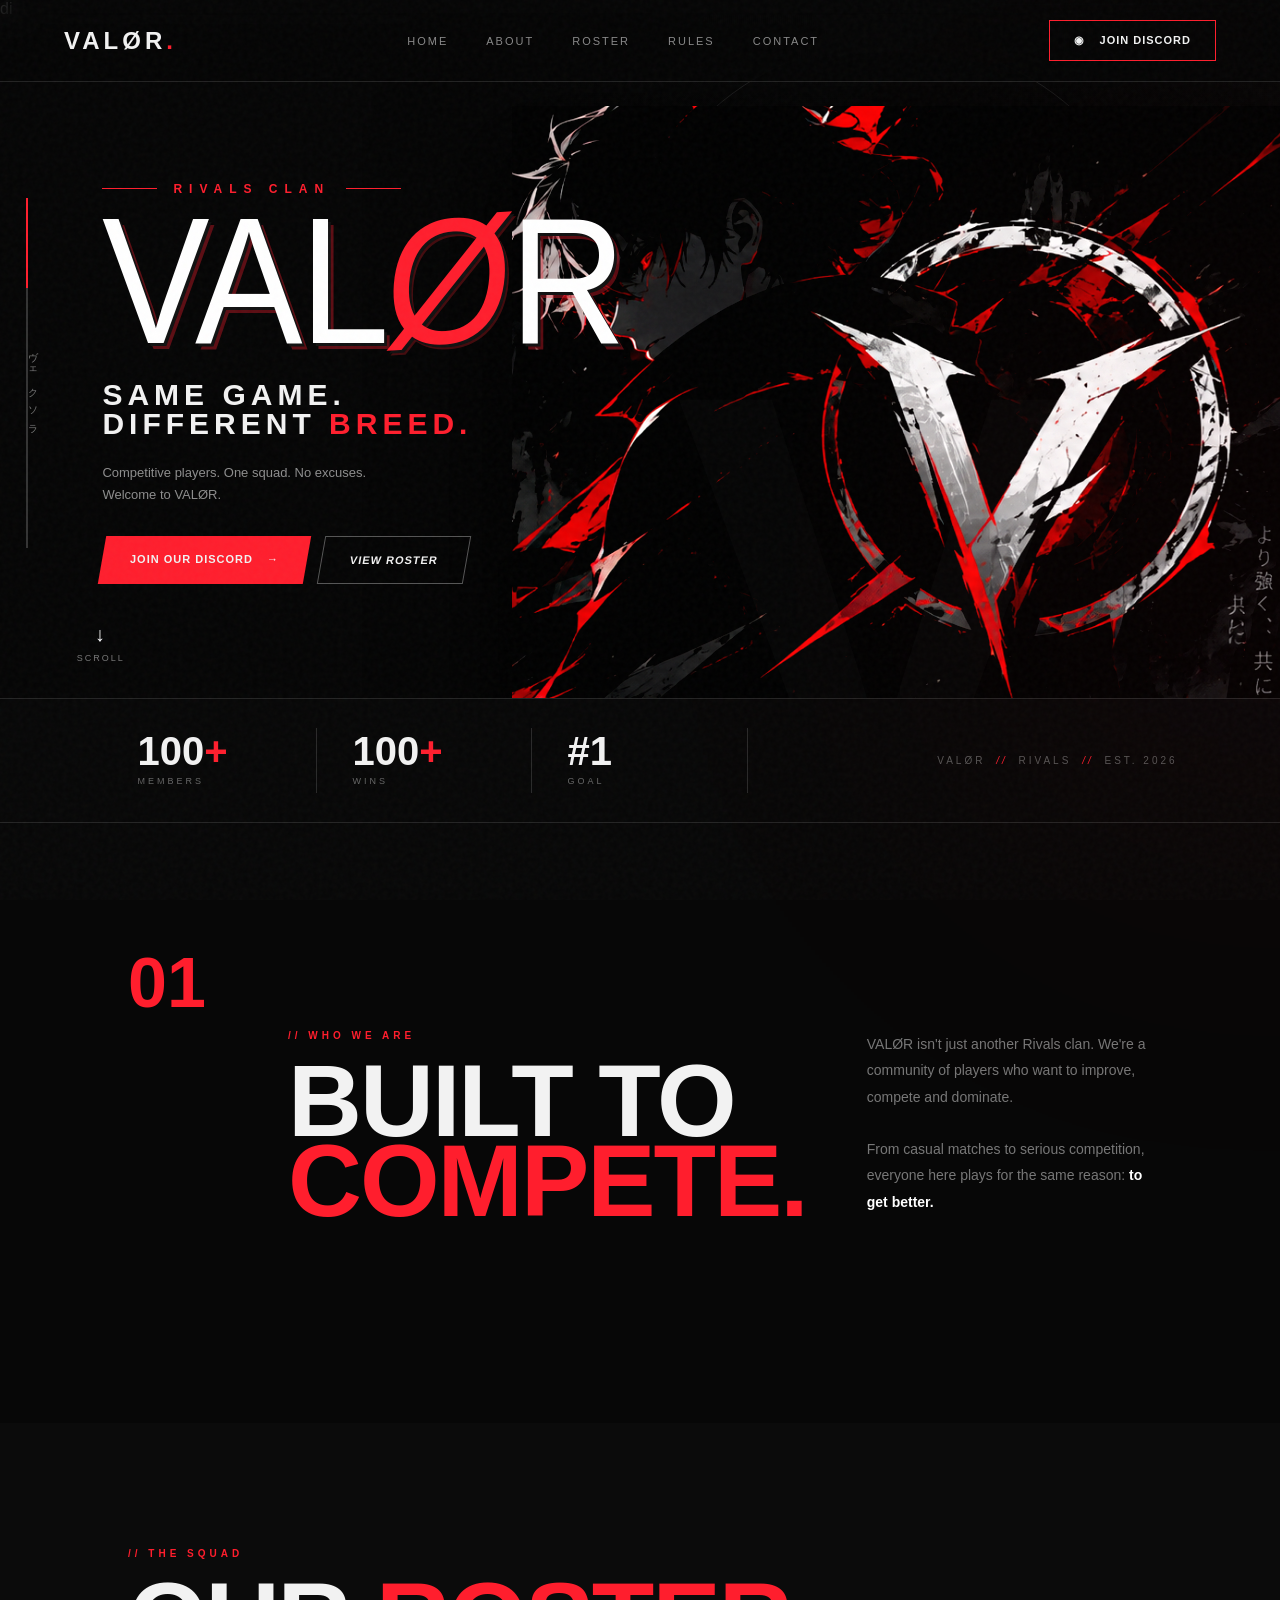
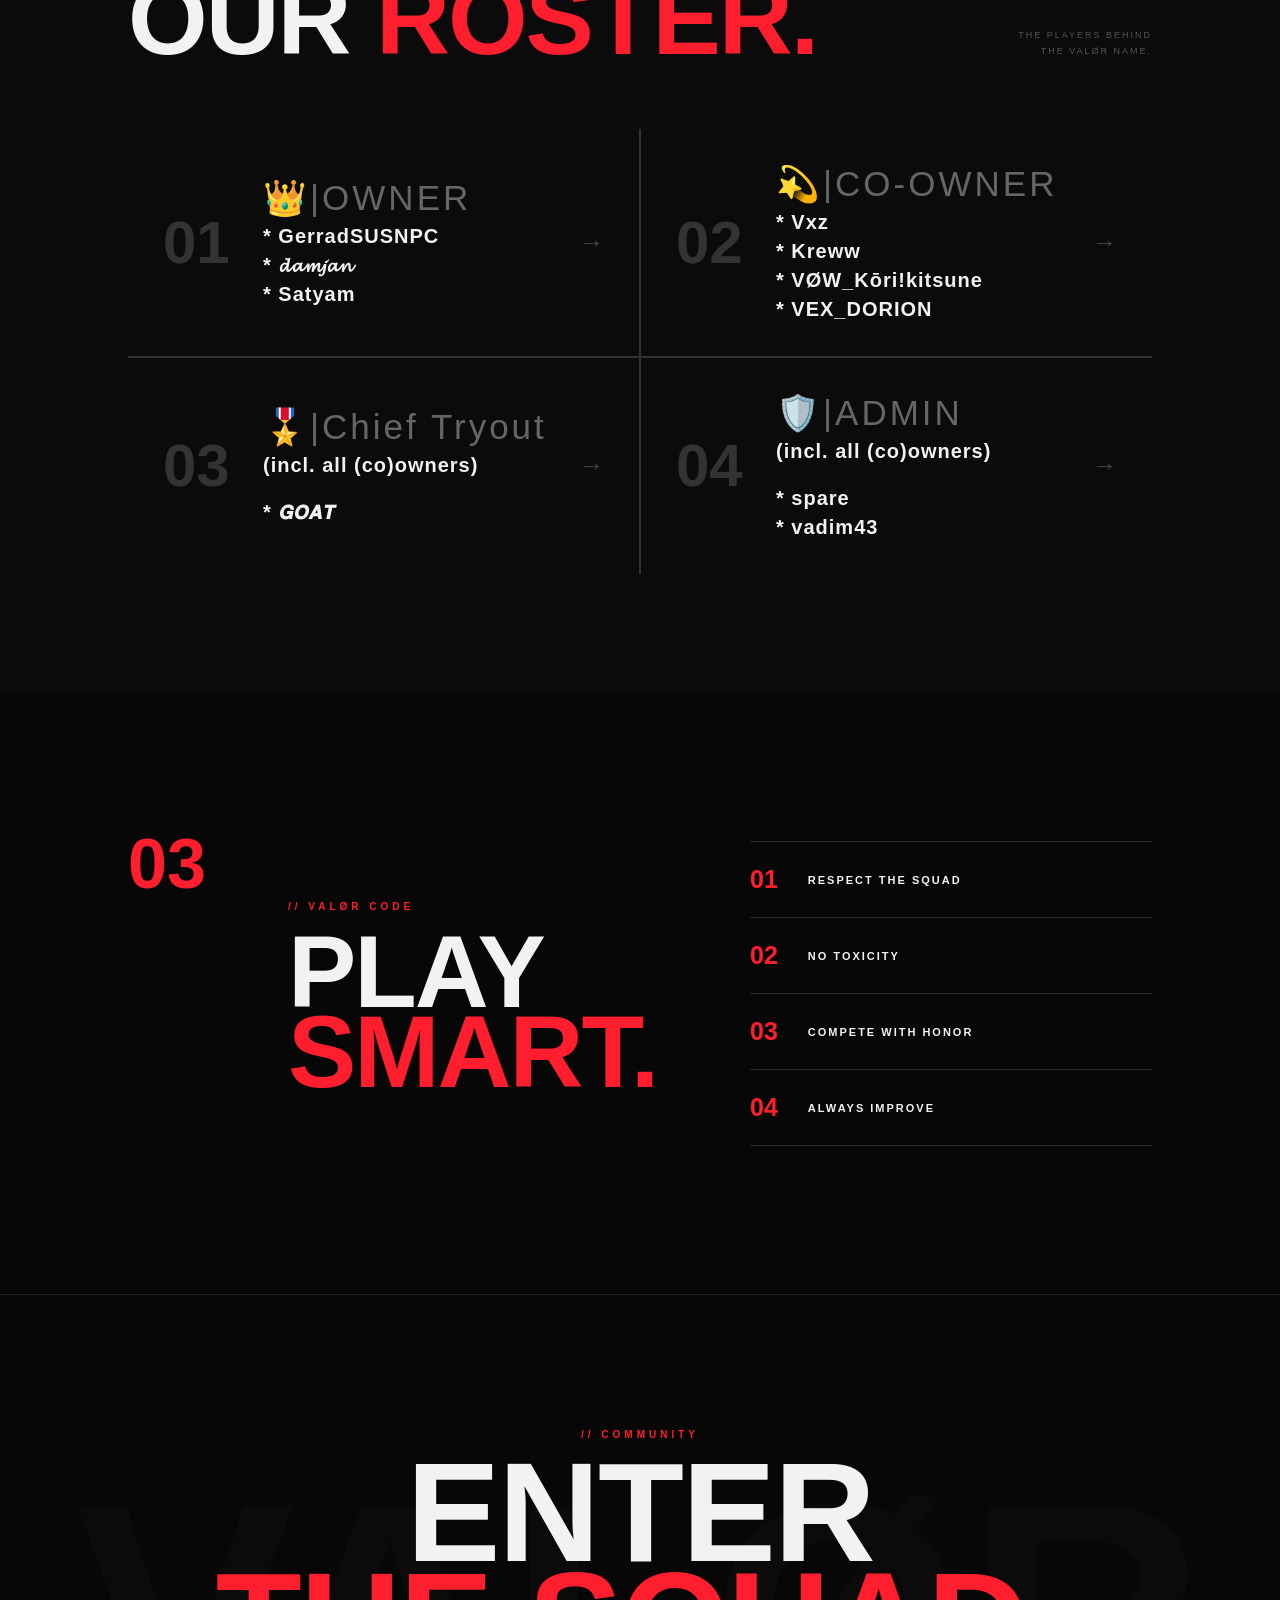
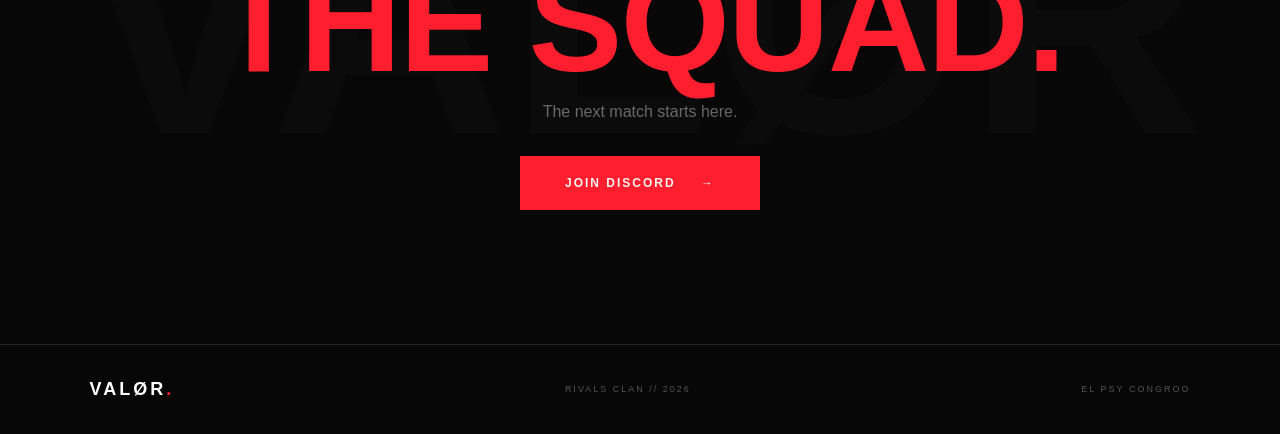
==== index.html @ a978b542 "Update index.html" ====
<!DOCTYPE html>
<html lang="en">

<head>
    <meta charset="UTF-8">
    <meta name="viewport" content="width=device-width, initial-scale=1.0">di

    <title>VALØR // RIVALS</title>

    <link rel="preconnect" href="https://fonts.googleapis.com">
    <link rel="preconnect" href="https://fonts.gstatic.com" crossorigin>

    <link
        href="@import url('https://fonts.googleapis.com/css2?family=Anton&family=Inter:wght@400;500;600;700;800&display=swap');"
        rel="stylesheet">

    <link rel="stylesheet" href="vexora.css">
</head>

<body>

    <!-- BACKGROUND EFFECTS -->

    <div class="noise"></div>
    <div class="red-glow"></div>

    <!-- NAVBAR -->

    <header class="navbar">

        <a href="#" class="brand">
            VALØR<span>.</span>
        </a>

        <nav>
            <a href="#home" class="active">HOME</a>
            <a href="#about">ABOUT</a>
            <a href="#roster">ROSTER</a>
            <a href="#rules">RULES</a>
            <a href="#contact">CONTACT</a>
        </nav>

        <a href="https://discord.gg/6fVpzAGP3" class="discord-top">  <!-- YOUR_DISCORD_INVITE -->
            <span>◉</span>
            JOIN DISCORD
        </a>

    </header>


    <!-- HERO -->

    <main id="home">

        <section class="hero">

            <!-- LEFT DECORATION -->

            <div class="side-text">
                ヴェクソラ
            </div>

            <div class="hero-lines">
                <span></span>
                <span></span>
            </div>


            <!-- MAIN CONTENT -->

            <div class="hero-content">

                <div class="eyebrow">
                    <span></span>
                    RIVALS CLAN
                    <span></span>
                </div>

                <h1 class="glitch">
    VAL<span>Ø</span>R
</h1>

                <div class="slogan">
                    SAME GAME.
                    <br>
                    DIFFERENT <strong>BREED.</strong>
                </div>

                <p class="hero-description">
                    Competitive players. One squad.
                    No excuses.
                    <br>
                    Welcome to VALØR.
                </p>

                <div class="hero-buttons">

                    <a href="https://discord.gg/nxj7xsfTS" class="primary-btn">
                        <span>JOIN OUR DISCORD</span>
                        <b>→</b>
                    </a>

                    <a href="#roster" class="secondary-btn">
                        VIEW ROSTER
                    </a>

                </div>

            </div>


            <!-- ANIME CHARACTER -->

            <div class="character">

                <div class="character-ring"></div>

                <img src="anime.png" alt="Vexora artwork">

                <div class="character-shadow"></div>

            </div>


            <!-- GIANT V -->

            <div class="giant-v">
                V
            </div>


            <!-- SCROLL -->

            <div class="scroll">

                <span class="arrow">↓</span>

                <span>SCROLL</span>

            </div>

        </section>


        <!-- STATS -->

        <section class="stats">

            <div class="stat">

                <strong>100<span>+</span></strong>
                <small>MEMBERS</small>

            </div>

            <div class="stat">

                <strong>100<span>+</span></strong>
                <small>WINS</small>

            </div>

            <div class="stat">

                <strong>#1</strong>
                <small>GOAL</small>

            </div>

            <div class="est">

                VALØR
                <i>//</i>
                RIVALS
                <i>//</i>
                EST. 2026

            </div>

        </section>


        <!-- ABOUT -->

        <section id="about" class="about">

            <div class="section-number">
                01
            </div>

            <div class="section-heading">

                <span>// WHO WE ARE</span>

                <h2>
                    BUILT TO
                    <br>
                    <em>COMPETE.</em>
                </h2>

            </div>

            <div class="about-text">

                <p>
                    VALØR isn't just another Rivals clan.
                    We're a community of players who want to
                    improve, compete and dominate.
                </p>

                <p>
                    From casual matches to serious competition,
                    everyone here plays for the same reason:
                    <strong>to get better.</strong>
                </p>

            </div>

        </section>


        <!-- ROSTER -->

        <section id="roster" class="roster">

            <div class="roster-header">

                <div>
                    <span>// THE SQUAD</span>

                    <h2>
                        OUR
                        <em>ROSTER.</em>
                    </h2>
                </div>

                <p>
                    THE PLAYERS BEHIND<br>
                    THE VALØR NAME.
                </p>

            </div>


            <div class="players">

                <article class="player">

                    <div class="player-number">
                        01
                    </div>

                    <div class="player-info">

                        <span>👑|OWNER</span>

                        <h3>
                            * GerradSUSNPC
                        </h3>
                        <h3>
                            * 𝓭𝓪𝓶𝓳𝓪𝓷
                        </h3>
                        <h3>
                            * Satyam
                        </h3>

                    </div>

                    <div class="player-arrow">
                        →
                    </div>

                </article>


                <article class="player">

                    <div class="player-number">
                        02
                    </div>

                    <div class="player-info">

                        <span>💫|CO-OWNER</span>

                        <h3>
                            * Vxz
                        </h3>
                        <h3>
                            * Kreww
                        </h3>
                        <h3>
                            * VØW_Kōri!kitsune
                        </h3>
                        <h3>
                            * VEX_DORION
                        </h3>
                        

                    </div>

                    <div class="player-arrow">
                        →
                    </div>

                </article>


                <article class="player">

                    <div class="player-number">
                        03
                    </div>

                    <div class="player-info">

                        <span>🎖️|Chief Tryout</span>

                        <h3>
                            (incl. all (co)owners)
                        </h3>
                        <br>
                        <h3>
                            * 𝙂𝙊𝘼𝙏
                        </h3>
                        

                    </div>

                    <div class="player-arrow">
                        →
                    </div>

                </article>


                <article class="player">

                    <div class="player-number">
                        04
                    </div>

                    <div class="player-info">

                        <span>🛡️|ADMIN</span>

                        <h3>
                            (incl. all (co)owners)
                        </h3>
                        <br>
                        <h3>
                            * spare
                        </h3>
                        <h3>
                            * vadim43
                        </h3>

                    </div>

                    <div class="player-arrow">
                        →
                    </div>

                </article>

                
                
            </div>

        </section>


        <!-- RULES -->

        <section id="rules" class="rules">

            <div class="section-number">
                03
            </div>

            <div>

                <span>// VALØR CODE</span>

                <h2>
                    PLAY
                    <br>
                    <em>SMART.</em>
                </h2>

            </div>

            <div class="rule-list">

                <div>
                    <b>01</b>
                    <span>RESPECT THE SQUAD</span>
                </div>

                <div>
                    <b>02</b>
                    <span>NO TOXICITY</span>
                </div>

                <div>
                    <b>03</b>
                    <span>COMPETE WITH HONOR</span>
                </div>

                <div>
                    <b>04</b>
                    <span>ALWAYS IMPROVE</span>
                </div>

            </div>

        </section>


        <!-- DISCORD -->

        <section id="contact" class="discord">

            <div class="discord-bg">
                VALØR
            </div>

            <span>// COMMUNITY</span>

            <h2>
                ENTER
                <br>
                <em>THE SQUAD.</em>
            </h2>

            <p>
                The next match starts here.
            </p>

            <a href="https://discord.gg/6fVpzAGP3 " class="discord-big"> <!-- YOUR_DISCORD_INVITE -->
                <span>JOIN DISCORD</span>
                <b>→</b>
            </a>

        </section>

    </main>


    <!-- FOOTER -->

    <footer>

        <div class="footer-logo">
            VALØR<span>.</span>
        </div>

        <div>
            RIVALS CLAN // 2026
        </div>

        <div>
            EL PSY CONGROO
        </div>

    </footer>


    <script src="script.js"></script>

</body>

</html>
---- vexora.css ----
* {
    margin: 0;
    padding: 0;
    box-sizing: border-box;
}

:root {
    --red: #ff1e2d;
    --white: #f2f2f2;
    --gray: #8a8a8a;
    --dark: #070707;
    --panel: #0c0c0c;
    --border: #242424;
}

html {
    scroll-behavior: smooth;
}

body {
    background: var(--dark);
    color: var(--white);
    font-family: "Inter", sans-serif;
    overflow-x: hidden;
}

a {
    color: inherit;
    text-decoration: none;
}


/* =================================
   GLOBAL
================================= */

.noise {
    position: fixed;
    inset: 0;

    pointer-events: none;

    opacity: .035;

    z-index: 100;

    background-image:
        url("data:image/svg+xml,%3Csvg viewBox='0 0 200 200' xmlns='http://www.w3.org/2000/svg'%3E%3Cfilter id='n'%3E%3CfeTurbulence type='fractalNoise' baseFrequency='.9' numOctaves='4' stitchTiles='stitch'/%3E%3C/filter%3E%3Crect width='100%25' height='100%25' filter='url(%23n)'/%3E%3C/svg%3E");
}

.red-glow {
    position: fixed;

    width: 500px;
    height: 500px;

    background: var(--red);

    filter: blur(220px);

    opacity: .06;

    right: -250px;
    top: 300px;

    pointer-events: none;
}


/* =================================
   NAVBAR
================================= */

.navbar {
    position: fixed;

    width: 100%;
    height: 82px;

    top: 0;
    left: 0;

    z-index: 50;

    display: flex;
    align-items: center;
    justify-content: space-between;

    padding: 0 5%;

    background: rgba(5, 5, 5, .82);

    backdrop-filter: blur(12px);

    border-bottom: 1px solid #222;
}

.brand {
    font-size: 24px;
    font-weight: 900;
    letter-spacing: 4px;
}

.brand span,
.footer-logo span {
    color: var(--red);
}

.navbar nav {
    display: flex;
    gap: 38px;
}

.navbar nav a {
    font-size: 11px;
    letter-spacing: 2px;
    color: #888;

    transition: .3s;
}

.navbar nav a:hover,
.navbar nav .active {
    color: white;
}

.navbar nav .active {
    position: relative;
}

.navbar nav .active::after {
    content: "";

    position: absolute;

    width: 100%;
    height: 2px;

    background: var(--red);

    left: 0;
    bottom: -13px;
}

.discord-top {
    border: 1px solid var(--red);

    padding: 13px 24px;

    font-size: 11px;
    font-weight: 800;
    letter-spacing: 1px;

    transition: .3s;
}

.discord-top span {
    margin-right: 10px;
}

.discord-top:hover {
    background: var(--red);
}


/* =================================
   HERO
================================= */

.hero {
    min-height: 680px;

    position: relative;

    overflow: hidden;

    display: flex;
    align-items: center;

    padding: 130px 8% 80px;
}

.hero::before {
    content: "";

    position: absolute;

    inset: 0;

    background:
        linear-gradient(
            90deg,
            #050505 0%,
            #050505 38%,
            rgba(5,5,5,.7) 58%,
            rgba(5,5,5,.1) 100%
        );

    z-index: -2;
}


/* anime */

.character {
    position: absolute;

    right: -2%;
    bottom: -60px;

    width: 62%;
    height: 780px;

    z-index: -1;

    display: flex;
    justify-content: center;
    align-items: flex-end;
}

.character img {
    height: 100%;
    width: 100%;

    object-fit: contain;
    object-position: center bottom;

    filter:
        contrast(1.15)
        drop-shadow(-30px 20px 50px rgba(0,0,0,.8));
}

.character-shadow {
    position: absolute;

    bottom: 0;

    width: 90%;
    height: 150px;

    background: #050505;

    filter: blur(30px);

    z-index: -1;
}


/* ring */

.character-ring {
    position: absolute;

    width: 540px;
    height: 540px;

    border: 1px solid rgba(255,255,255,.1);

    border-radius: 50%;

    right: 18%;
    top: 8%;
}


/* hero content */

.hero-content {
    position: relative;

    z-index: 5;

    max-width: 760px;
}

.eyebrow {
    display: flex;
    align-items: center;
    gap: 16px;

    color: var(--red);

    font-size: 12px;

    letter-spacing: 7px;
    font-weight: 700;

    margin-bottom: 14px;
}

.eyebrow span {
    width: 55px;
    height: 1px;

    background: var(--red);
}

.hero h1 {
    font-family: "Anton", sans-serif;

    font-size: clamp(100px, 14vw, 205px);

    line-height: .8;

    letter-spacing: -3px;

    font-weight: 400;

    color: white;

    position: relative;

    transform: scaleX(0.9);

    transform-origin: left;

    text-shadow:
        3px 3px 0 #111,
        6px 6px 0 rgba(255, 30, 45, 0.35);
}

.hero h1 span {
    color: #ff1e2d;

    display: inline-block;

    transform: skew(-8deg) rotate(-3deg);

    text-shadow:
        3px 3px 0 #111,
        5px 5px 0 rgba(255, 30, 45, .25);
}



.slogan {
    margin-top: 28px;

    font-family: "Barlow Condensed", sans-serif;

    font-size: 30px;

    line-height: .95;

    letter-spacing: 5px;

    font-weight: 600;
}

.slogan strong {
    color: var(--red);
}

.hero-description {
    color: #8d8d8d;

    max-width: 450px;

    line-height: 1.7;

    font-size: 13px;

    margin-top: 24px;
}

.hero-buttons {
    display: flex;

    gap: 14px;

    margin-top: 30px;
}

.primary-btn,
.secondary-btn {
    padding: 17px 28px;

    font-size: 11px;

    font-weight: 800;

    letter-spacing: 1px;

    transform: skew(-10deg);

    transition: .3s;
}

.primary-btn {
    background: var(--red);

    min-width: 205px;

    display: flex;

    justify-content: space-between;
}

.primary-btn span,
.primary-btn b {
    transform: skew(10deg);
}

.primary-btn:hover {
    background: white;
    color: black;
    transform: skew(-10deg) translateY(-4px);
}

.secondary-btn {
    border: 1px solid #555;
}

.secondary-btn:hover {
    border-color: white;

    background: rgba(255,255,255,.06);
}


/* giant V */

.giant-v {
    position: absolute;

    right: 15%;
    bottom: -130px;

    font-family: "Barlow Condensed", sans-serif;

    font-size: 620px;

    font-weight: 900;

    color: rgba(255,255,255,.018);

    line-height: .7;

    pointer-events: none;
}


/* side */

.side-text {
    position: absolute;

    left: 25px;
    top: 48%;

    writing-mode: vertical-rl;

    color: #777;

    font-size: 10px;

    letter-spacing: 7px;
}

.hero-lines {
    position: absolute;

    left: 26px;
    top: 180px;

    width: 2px;
    height: 350px;

    background: #333;
}

.hero-lines span:first-child {
    position: absolute;

    width: 2px;
    height: 90px;

    background: var(--red);

    top: 0;
}


/* scroll */

.scroll {
    position: absolute;

    left: 6%;

    bottom: 35px;

    display: flex;

    flex-direction: column;

    align-items: center;

    gap: 7px;

    color: #777;

    font-size: 9px;

    letter-spacing: 2px;
}

.scroll .arrow {
    color: white;

    font-size: 20px;

    animation: scrollArrow 1.5s infinite;
}

@keyframes scrollArrow {

    0%,100% {
        transform: translateY(0);
    }

    50% {
        transform: translateY(7px);
    }

}


/* =================================
   STATS
================================= */

.stats {
    min-height: 125px;

    border-top: 1px solid #242424;
    border-bottom: 1px solid #242424;

    display: grid;

    grid-template-columns: 1fr 1fr 1fr 2fr;

    align-items: center;

    padding: 0 8%;
}

.stat {
    height: 65px;

    border-right: 1px solid #292929;

    display: flex;

    flex-direction: column;

    justify-content: center;

    padding-left: 35px;
}

.stat strong {
    font-family: "Barlow Condensed", sans-serif;

    font-size: 40px;

    line-height: .8;
}

.stat strong span {
    color: var(--red);
}

.stat small {
    color: #666;

    margin-top: 9px;

    font-size: 9px;

    letter-spacing: 3px;
}

.est {
    text-align: right;

    color: #555;

    font-size: 10px;

    letter-spacing: 3px;
}

.est i {
    color: var(--red);

    margin: 0 5px;
}


/* =================================
   ABOUT
================================= */

.about {
    min-height: 600px;

    display: grid;

    grid-template-columns: 100px 1fr 1fr;

    align-items: center;

    gap: 60px;

    padding: 120px 10%;
}

.section-number {
    align-self: start;

    color: var(--red);

    font-family: "Barlow Condensed", sans-serif;

    font-size: 70px;

    font-weight: 900;
}

.section-heading > span,
.rules > div > span,
.roster-header span,
.discord > span {
    color: var(--red);

    font-size: 10px;

    letter-spacing: 4px;

    font-weight: 800;
}

.section-heading h2,
.rules h2,
.roster h2,
.discord h2 {
    font-family: "Barlow Condensed", sans-serif;

    font-size: clamp(70px, 8vw, 120px);

    line-height: .78;

    letter-spacing: -2px;

    margin-top: 18px;
}

em {
    color: var(--red);

    font-style: normal;
}

.about-text {
    max-width: 480px;

    color: #777;

    font-size: 14px;

    line-height: 1.9;
}

.about-text p + p {
    margin-top: 25px;
}

.about-text strong {
    color: white;
}


/* =================================
   ROSTER
================================= */

.roster {
    background: #0b0b0b;

    padding: 120px 10%;
}

.roster-header {
    display: flex;

    justify-content: space-between;

    align-items: flex-end;
}

.roster-header p {
    color: #555;

    font-size: 9px;

    letter-spacing: 2px;

    line-height: 1.8;

    text-align: right;
}

.players {
    margin-top: 70px;

    display: grid;

    grid-template-columns: 1fr 1fr;

    gap: 2px;

    background: #333;
}

.player {
    background: #0b0b0b;

    min-height: 150px;

    display: flex;

    align-items: center;

    padding: 35px;

    position: relative;

    overflow: hidden;

    transition: .35s;
}

.player::before {
    content: "";

    position: absolute;

    left: 0;
    top: 0;

    width: 3px;
    height: 100%;

    background: var(--red);

    transform: scaleY(0);

    transition: .3s;
}

.player:hover::before {
    transform: scaleY(1);
}

.player:hover {
    background: #111;
}

.player-number {
    color: #333;

    font-family: "Barlow Condensed", sans-serif;

    font-size: 60px;

    font-weight: 900;

    width: 100px;
}

.player-info span {
    color: #666;

    font-size: 35px;

    letter-spacing: 3px;
}

.player-info h3 {
    font-family: "Barlow Condensed", sans-serif;

    font-size: 20px;

    margin-top: 6px;

    letter-spacing: 1px;
}

.player-arrow {
    margin-left: auto;

    font-size: 25px;

    color: #444;

    transition: .3s;
}

.player:hover .player-arrow {
    color: var(--red);

    transform: translateX(7px);
}


/* =================================
   RULES
================================= */

.rules {
    min-height: 600px;

    padding: 130px 10%;

    display: grid;

    grid-template-columns: 100px 1fr 1fr;

    gap: 60px;

    align-items: center;
}

.rule-list {
    border-top: 1px solid #292929;
}

.rule-list div {
    padding: 23px 0;

    border-bottom: 1px solid #292929;

    display: flex;

    align-items: center;

    gap: 30px;
}

.rule-list b {
    color: var(--red);

    font-family: "Barlow Condensed", sans-serif;

    font-size: 25px;
}

.rule-list span {
    font-size: 11px;

    letter-spacing: 2px;

    font-weight: 700;
}


/* =================================
   DISCORD
================================= */

.discord {
    min-height: 650px;

    display: flex;

    flex-direction: column;

    align-items: center;

    justify-content: center;

    text-align: center;

    position: relative;

    overflow: hidden;

    border-top: 1px solid #222;
}

.discord-bg {
    position: absolute;

    font-family: "Barlow Condensed", sans-serif;

    font-size: 330px;

    font-weight: 900;

    color: rgba(255,255,255,.018);

    white-space: nowrap;

    pointer-events: none;
}

.discord h2 {
    font-size: clamp(80px, 11vw, 150px);

    position: relative;
}

.discord p {
    color: #666;

    margin: 25px 0 35px;
}

.discord-big {
    background: var(--red);

    padding: 20px 45px;

    min-width: 240px;

    display: flex;

    justify-content: space-between;

    font-size: 12px;

    font-weight: 900;

    letter-spacing: 2px;

    transition: .3s;
}

.discord-big:hover {
    background: white;

    color: black;

    transform: translateY(-5px);
}


/* =================================
   FOOTER
================================= */

footer {
    min-height: 90px;

    border-top: 1px solid #222;

    padding: 0 7%;

    display: flex;

    align-items: center;

    justify-content: space-between;

    color: #555;

    font-size: 9px;

    letter-spacing: 2px;
}

.footer-logo {
    color: white;

    font-size: 18px;

    font-weight: 900;

    letter-spacing: 3px;
}


/* =================================
   MOBILE
================================= */

@media (max-width: 850px) {

    .navbar nav {
        display: none;
    }

    .navbar {
        padding: 0 6%;
    }

    .discord-top {
        padding: 11px 14px;
    }

    .hero {
        min-height: 850px;

        padding: 150px 8% 100px;

        align-items: flex-start;
    }

    .character {
        width: 100%;

        right: -20%;

        opacity: .5;
    }

    .character-ring {
        right: 10%;
    }

    .hero h1 {
        font-size: 110px;
    }

    .side-text,
    .hero-lines {
        display: none;
    }

    .stats {
        grid-template-columns: 1fr 1fr;

        padding: 30px;
    }

    .stat {
        border-right: none;

        padding-left: 15px;

        margin: 10px 0;
    }

    .est {
        grid-column: span 2;

        text-align: center;

        margin-top: 20px;
    }

    .about,
    .rules {
        grid-template-columns: 1fr;

        padding: 100px 8%;

        gap: 30px;
    }

    .section-number {
        font-size: 40px;
    }

    .players {
        grid-template-columns: 1fr;
    }

    .roster {
        padding: 100px 8%;
    }

    .roster-header {
        flex-direction: column;

        align-items: flex-start;

        gap: 20px;
    }

    .roster-header p {
        text-align: left;
    }

    footer {
        flex-direction: column;

        justify-content: center;

        gap: 15px;

        padding: 30px;
    }

}

@media (max-width: 500px) {

    .hero h1 {
        font-size: 82px;

        letter-spacing: -3px;
    }

    .slogan {
        font-size: 23px;
    }

    .hero-buttons {
        flex-direction: column;

        align-items: flex-start;
    }

    .primary-btn,
    .secondary-btn {
        width: 210px;
    }
/* SCROLL REVEALS */

.reveal {
    opacity: 0;

    transform: translateY(35px);

    transition:
        opacity .8s ease,
        transform .8s ease;
}

.reveal.show {
    opacity: 1;

    transform: translateY(0);
}
}
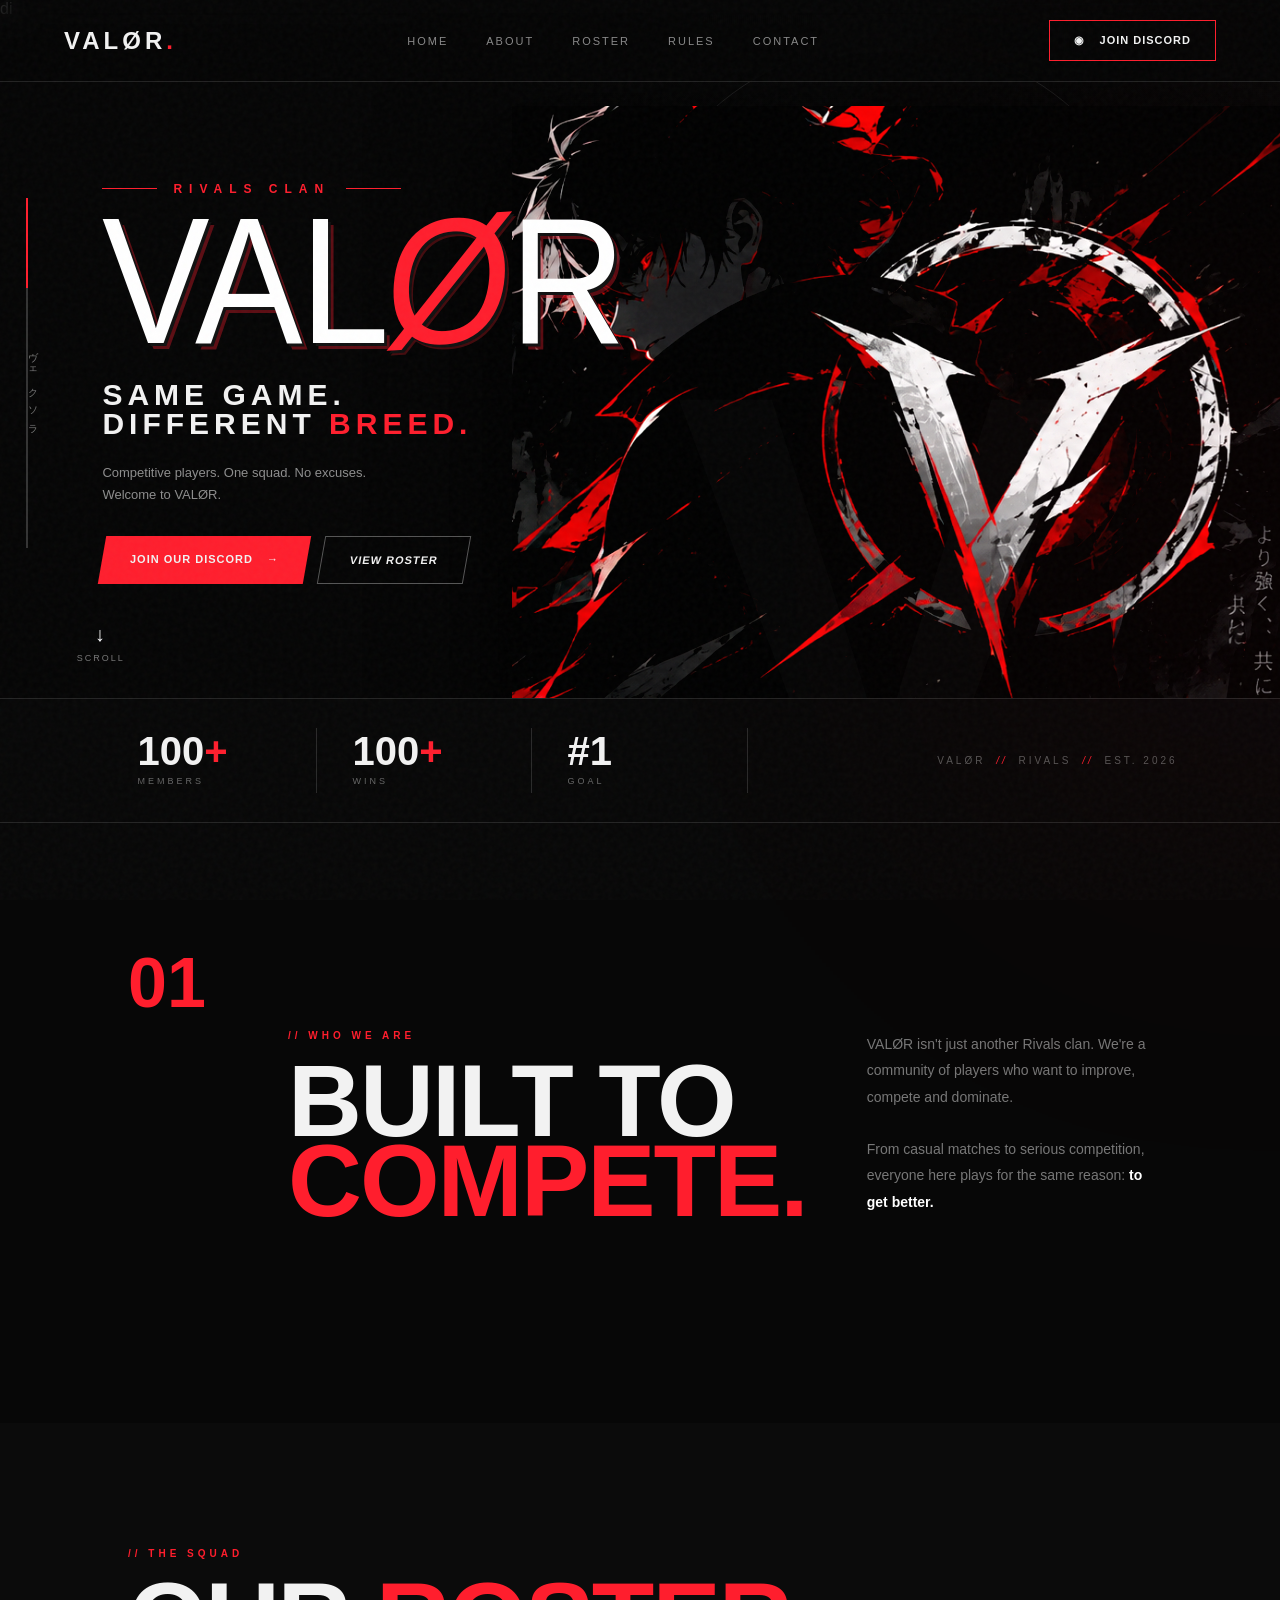
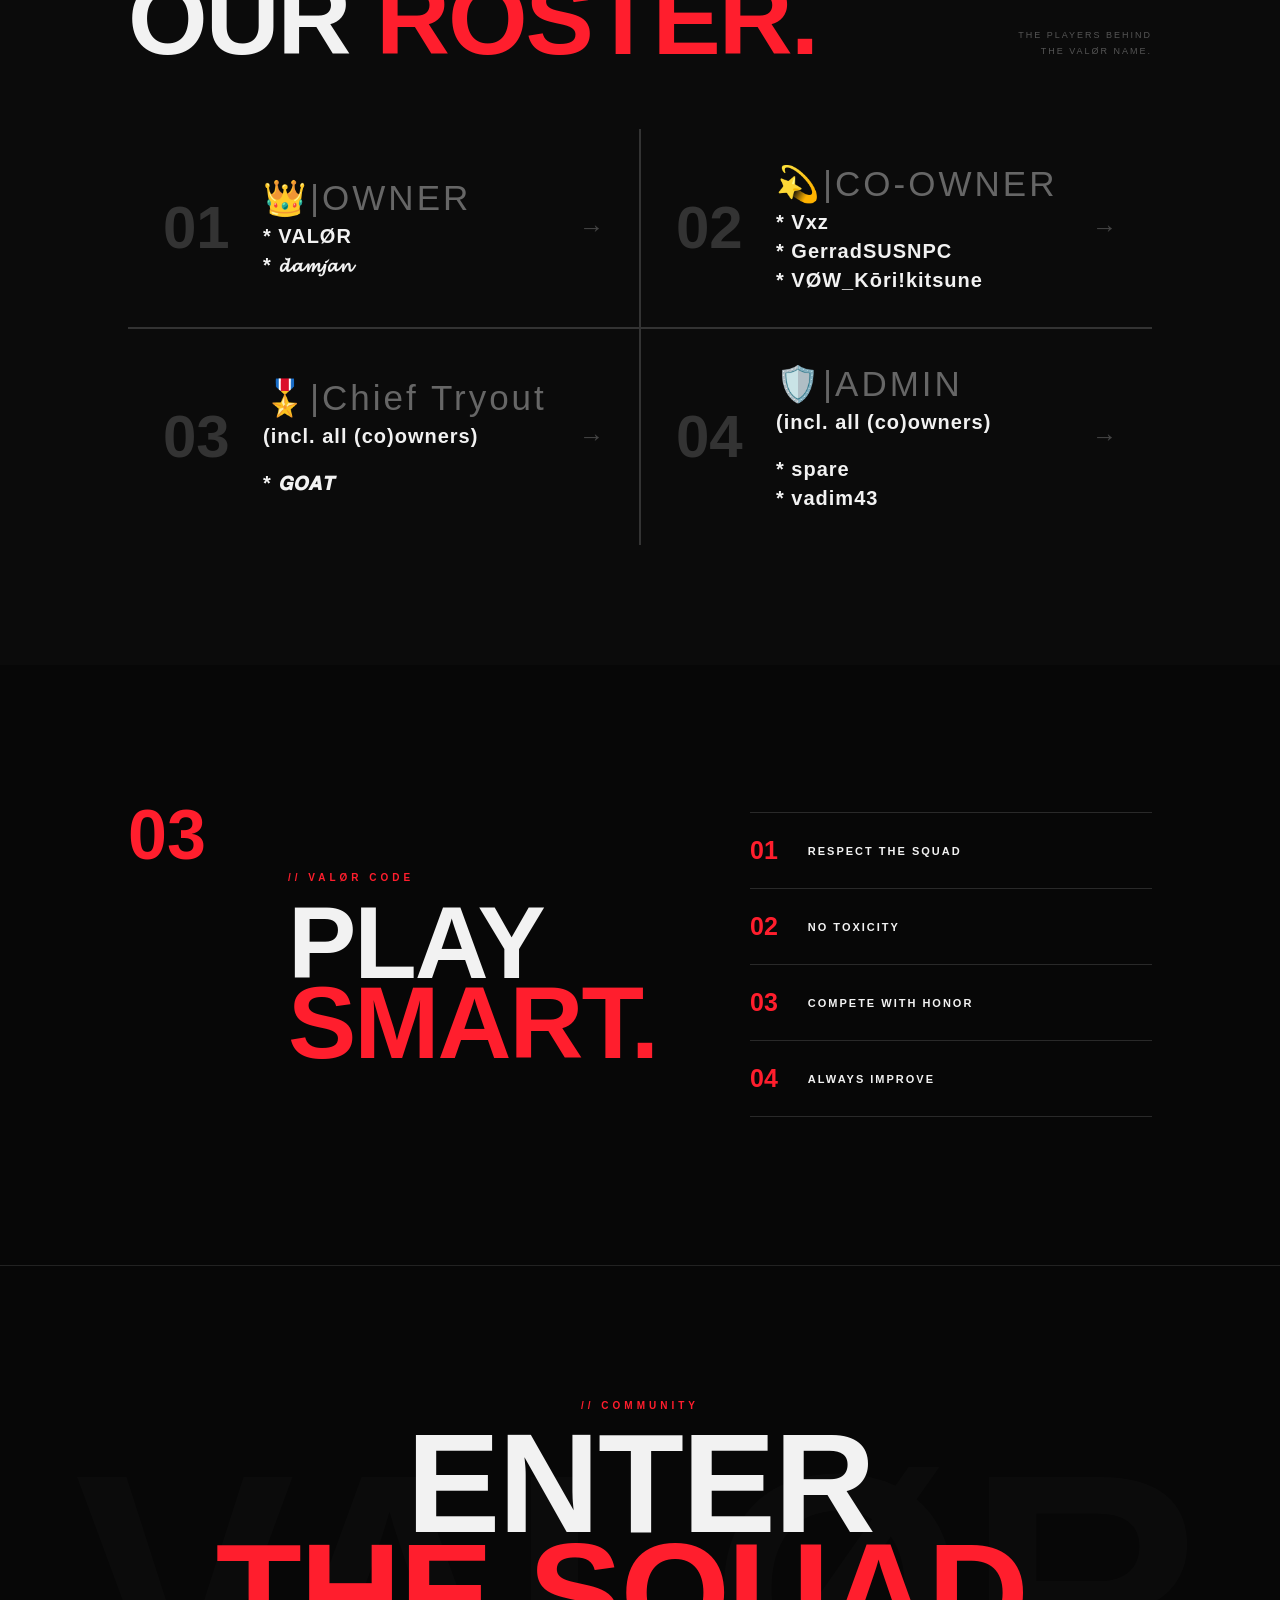
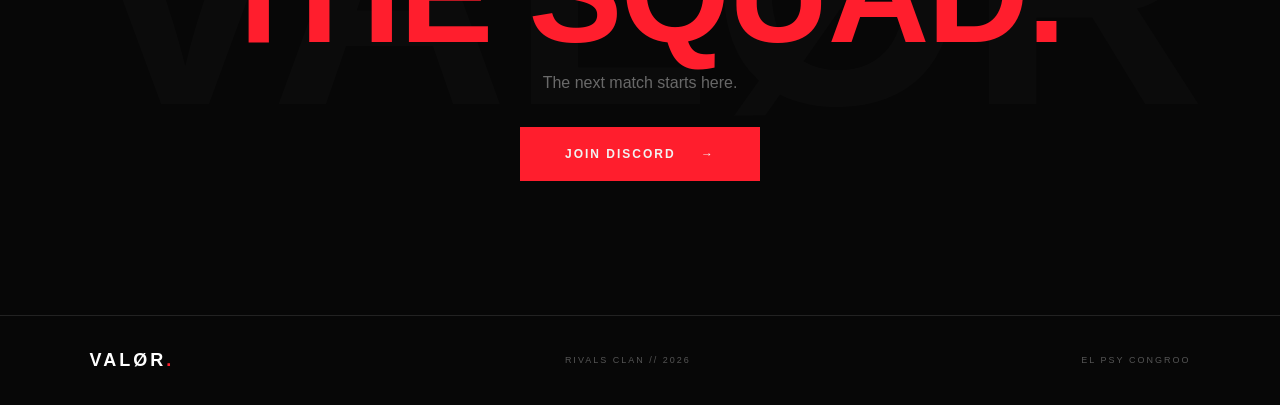
==== commit b0e8bd14: "Update index.html" ====
--- a/index.html
+++ b/index.html
@@ -255,14 +255,12 @@
                         <span>👑|OWNER</span>
 
                         <h3>
-                            * GerradSUSNPC
+                            * VALØR
                         </h3>
                         <h3>
                             * 𝓭𝓪𝓶𝓳𝓪𝓷
                         </h3>
-                        <h3>
-                            * Satyam
-                        </h3>
+                        
 
                     </div>
 
@@ -287,14 +285,12 @@
                             * Vxz
                         </h3>
                         <h3>
-                            * Kreww
+                            * GerradSUSNPC
                         </h3>
                         <h3>
                             * VØW_Kōri!kitsune
                         </h3>
-                        <h3>
-                            * VEX_DORION
-                        </h3>
+                        
                         
 
                     </div>
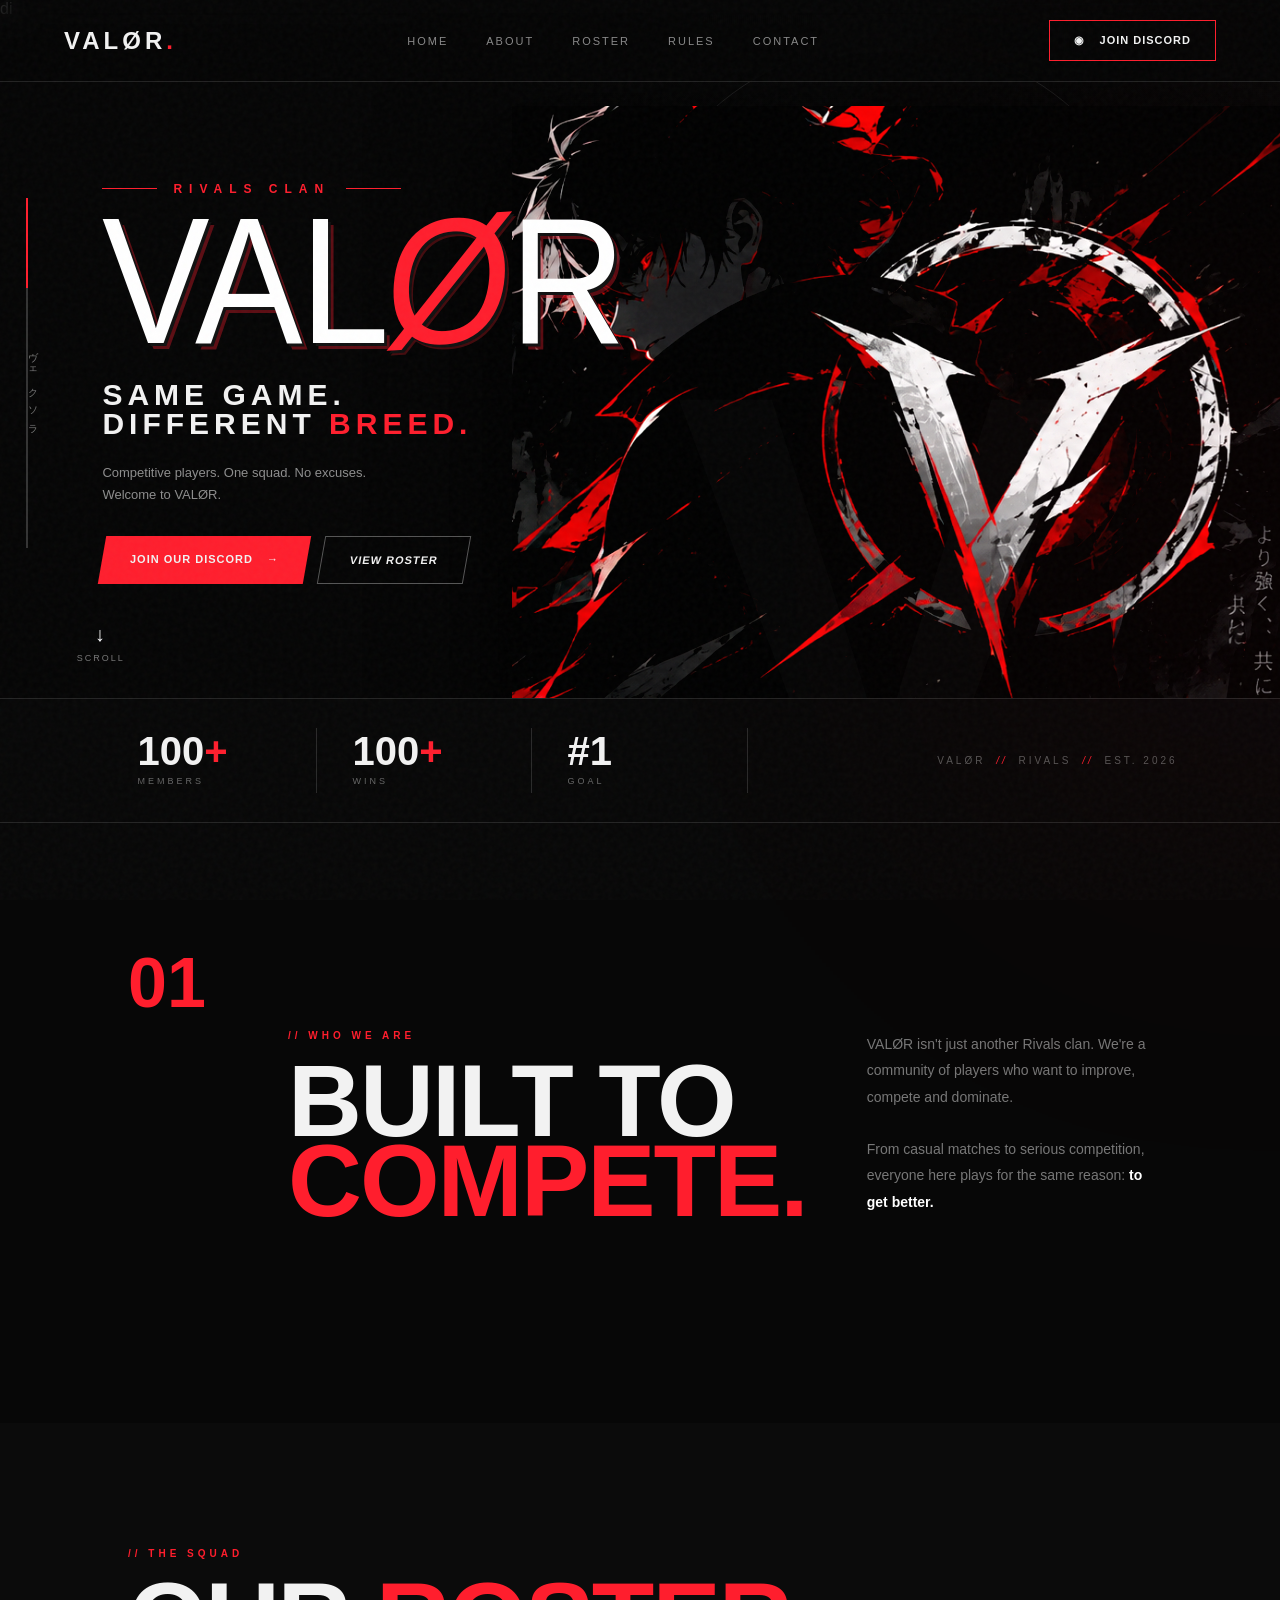
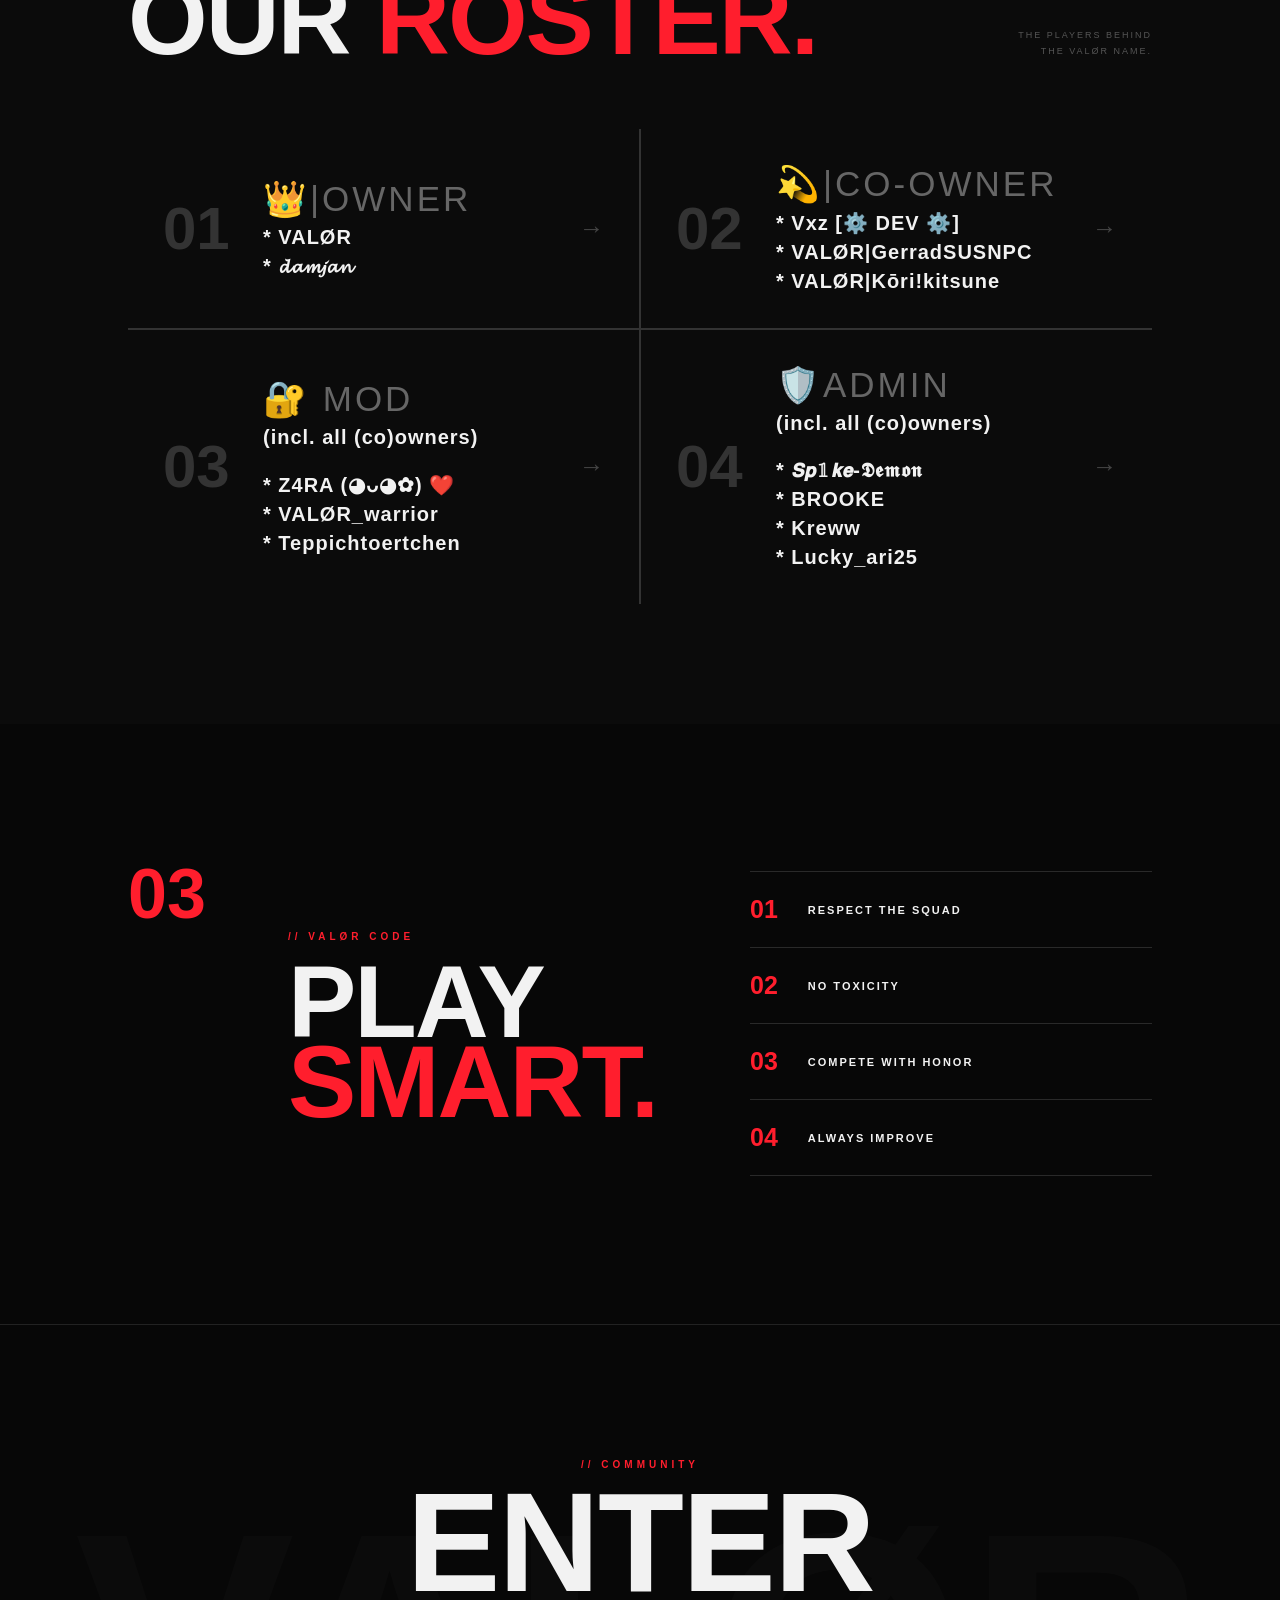
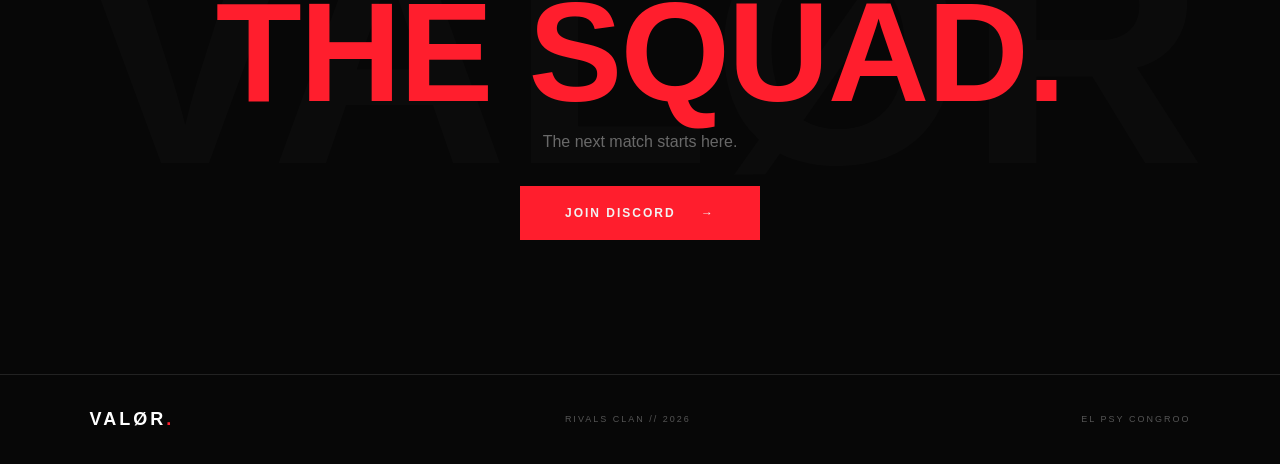
==== commit 3790eb88: "Update index.html" ====
--- a/index.html
+++ b/index.html
@@ -282,16 +282,17 @@
                         <span>💫|CO-OWNER</span>
 
                         <h3>
-                            * Vxz
-                        </h3>
-                        <h3>
-                            * GerradSUSNPC
-                        </h3>
-                        <h3>
-                            * VØW_Kōri!kitsune
+                            * Vxz [⚙️ DEV ⚙️]
+                        </h3>
+                        <h3>
+                            * VALØR|GerradSUSNPC
+                        </h3>
+                        <h3>
+                            * VALØR|Kōri!kitsune
                         </h3>
                         
                         
+                        
 
                     </div>
 
@@ -310,14 +311,20 @@
 
                     <div class="player-info">
 
-                        <span>🎖️|Chief Tryout</span>
+                        <span>🔐 MOD</span>
 
                         <h3>
                             (incl. all (co)owners)
                         </h3>
                         <br>
                         <h3>
-                            * 𝙂𝙊𝘼𝙏
+                            * Z4RA (◕ᴗ◕✿) ❤️
+                        </h3>
+                        <h3>
+                            * VALØR_warrior
+                        </h3>
+                        <h3>
+                            * Teppichtoertchen
                         </h3>
                         
 
@@ -338,17 +345,23 @@
 
                     <div class="player-info">
 
-                        <span>🛡️|ADMIN</span>
+                        <span>🛡️ADMIN</span>
 
                         <h3>
                             (incl. all (co)owners)
                         </h3>
                         <br>
                         <h3>
-                            * spare
-                        </h3>
-                        <h3>
-                            * vadim43
+                            * 𝙎𝙥𝟙𝙠𝙚-𝕯𝖊𝖒𝖔𝖓
+                        </h3>
+                        <h3>
+                            * BROOKE
+                        </h3>
+                        <h3>
+                            * Kreww
+                        </h3>
+                        <h3>
+                            * Lucky_ari25
                         </h3>
 
                     </div>
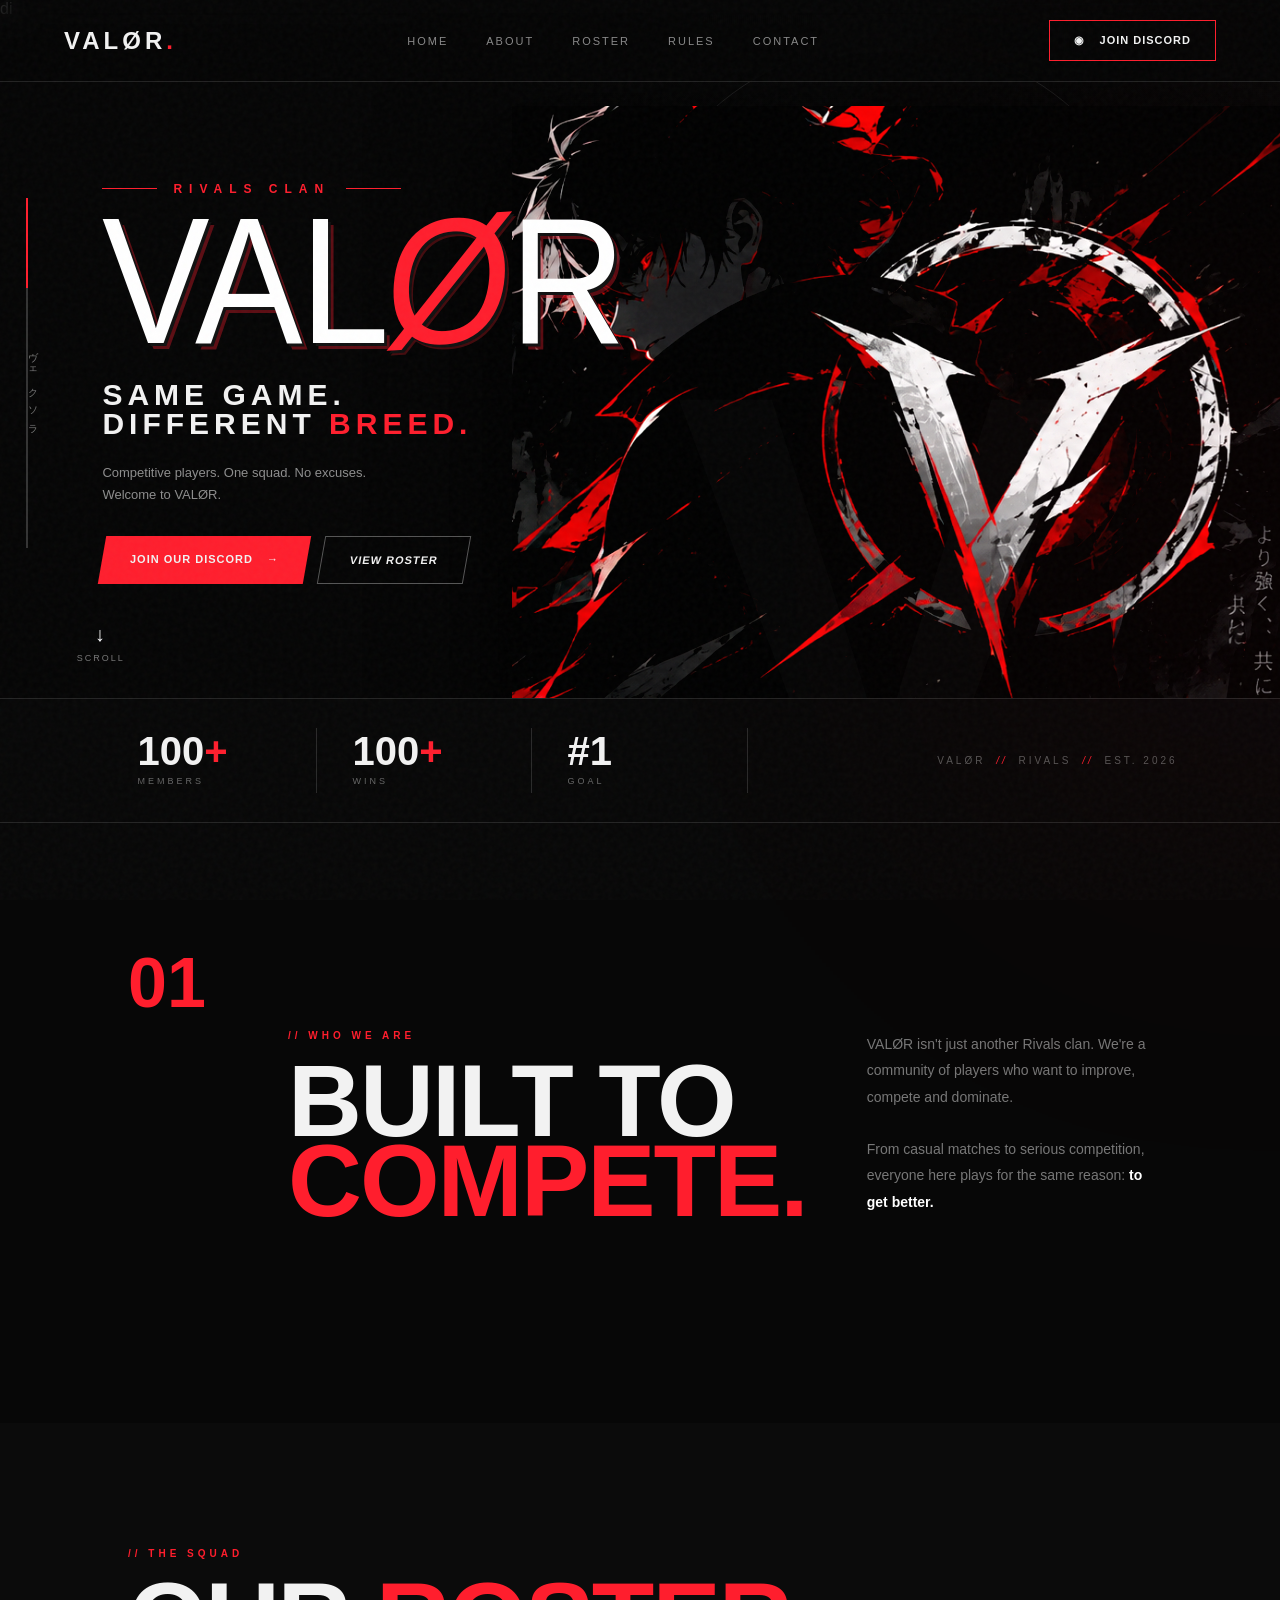
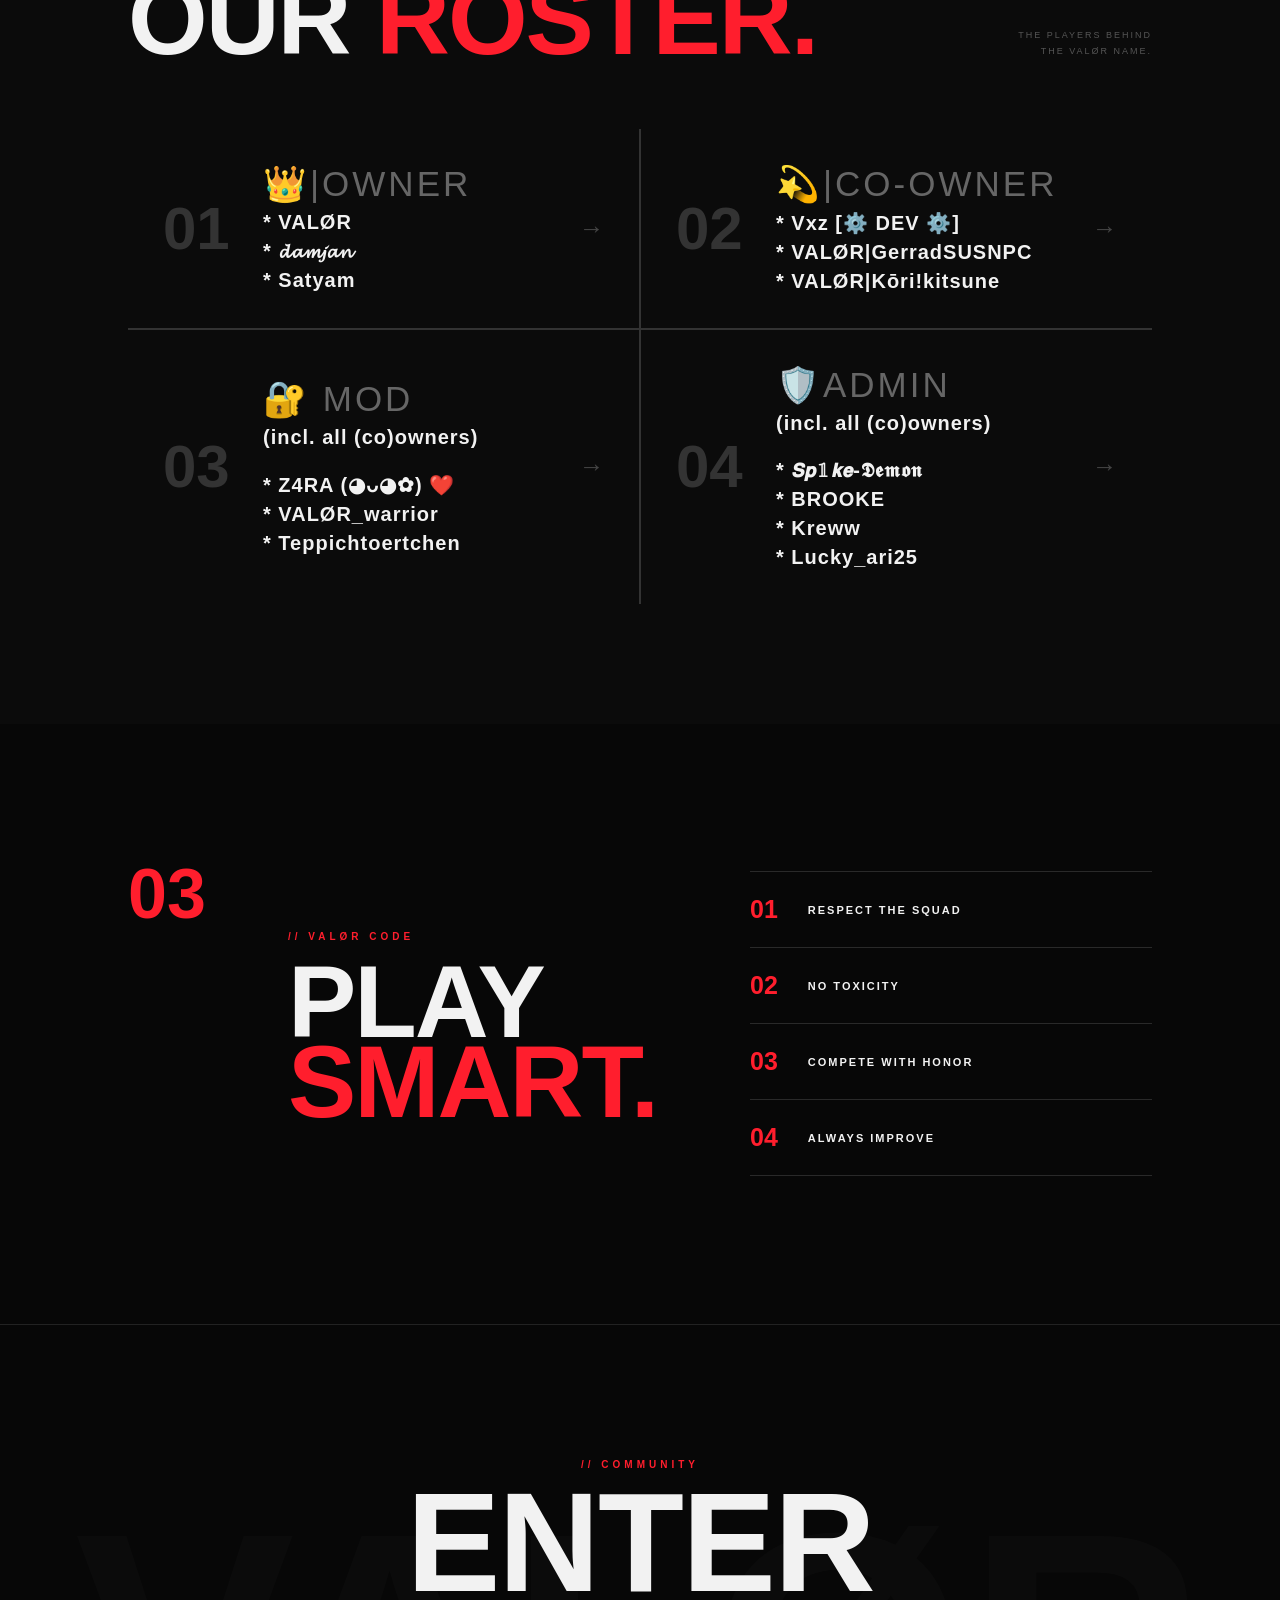
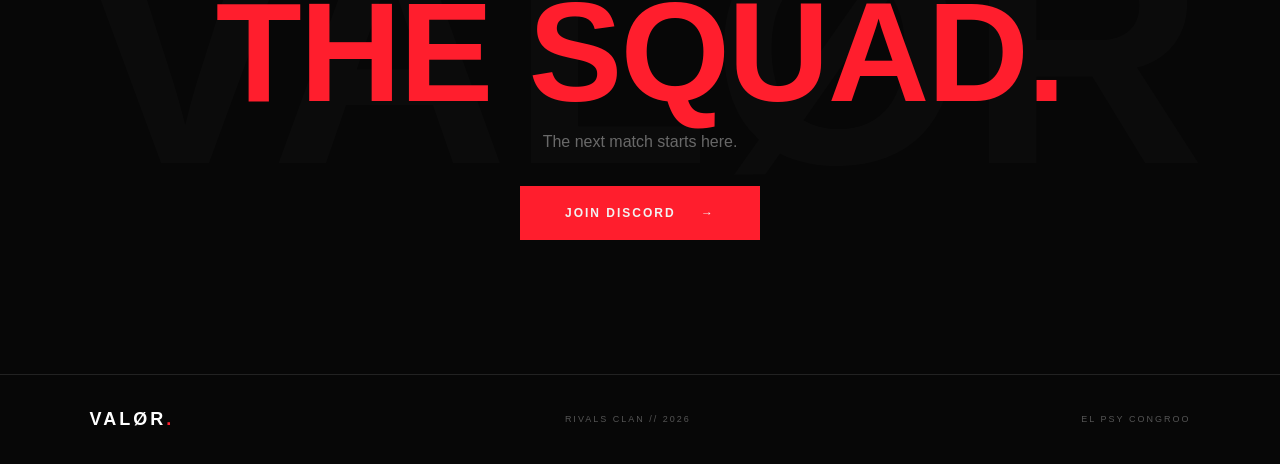
==== commit ca44723d: "Update index.html" ====
--- a/index.html
+++ b/index.html
@@ -260,6 +260,9 @@
                         <h3>
                             * 𝓭𝓪𝓶𝓳𝓪𝓷
                         </h3>
+                        <h3>
+                            * Satyam
+                        </h3>
                         
 
                     </div>
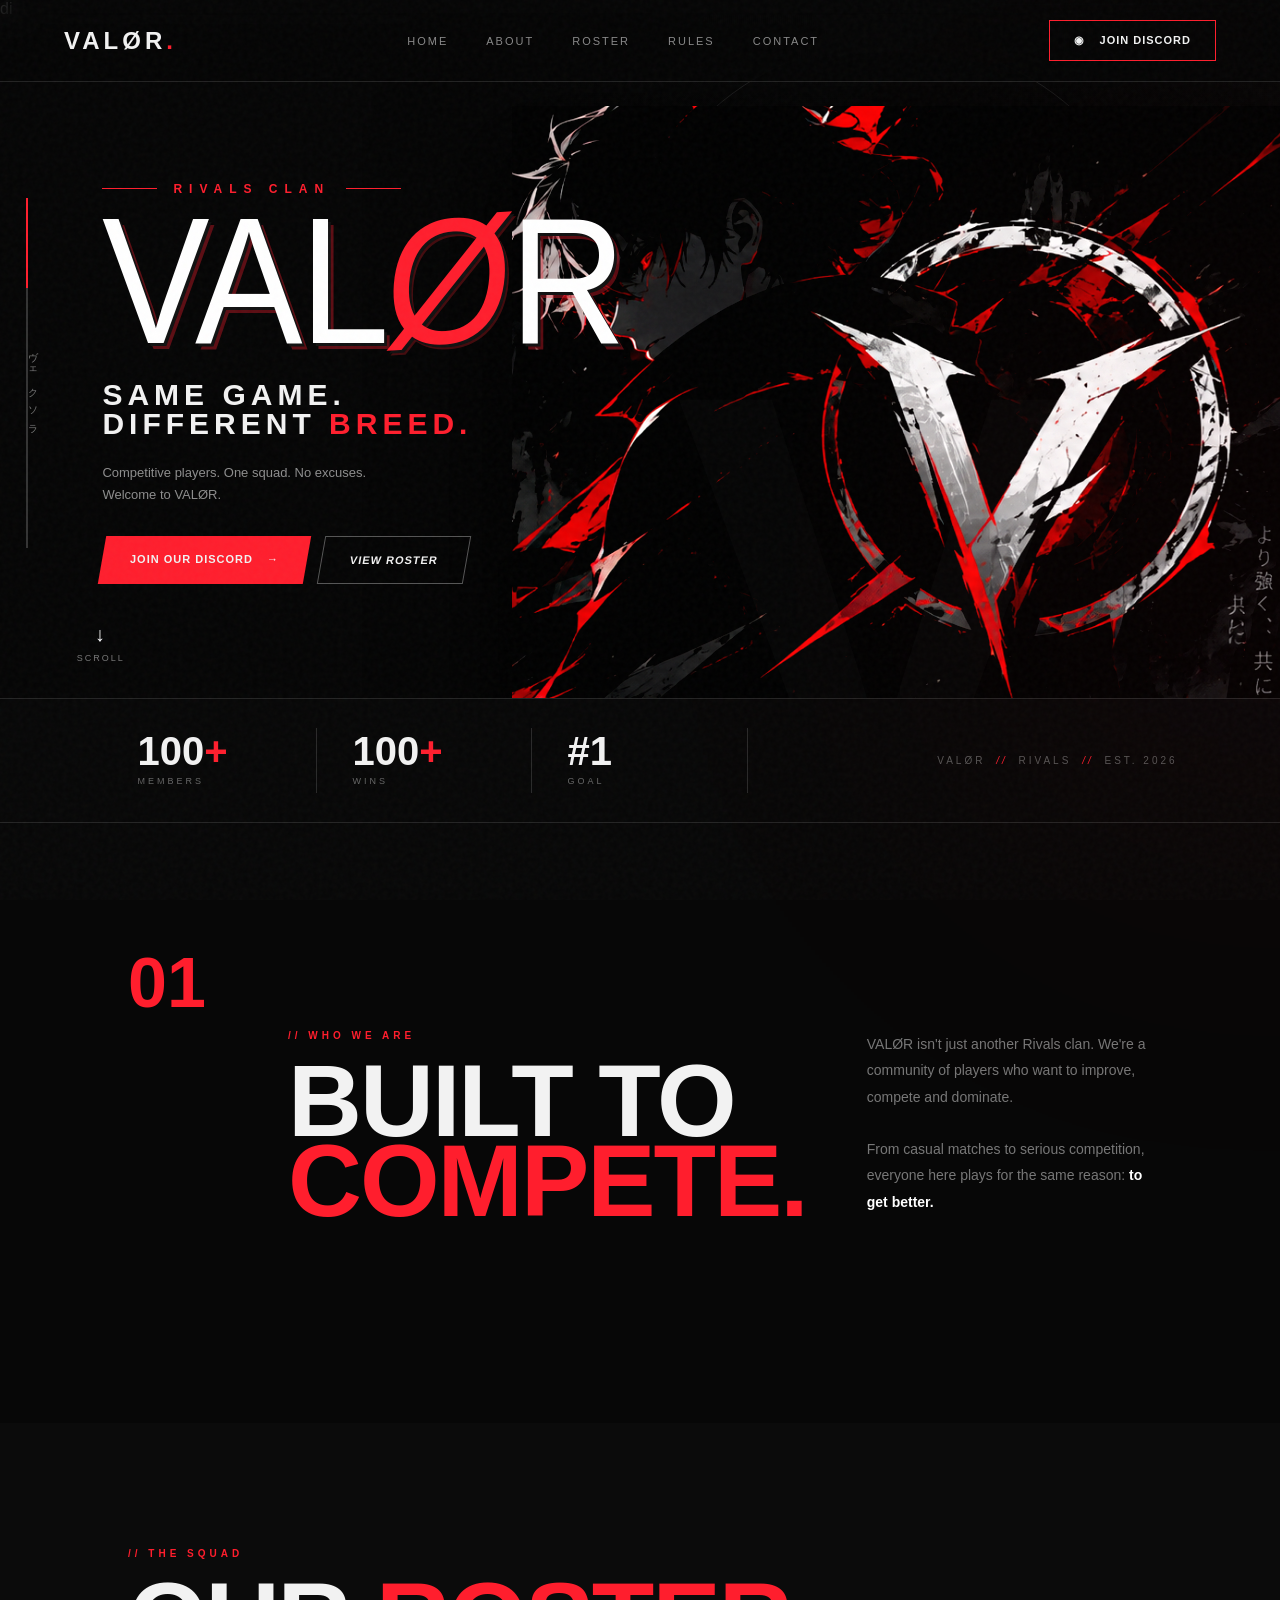
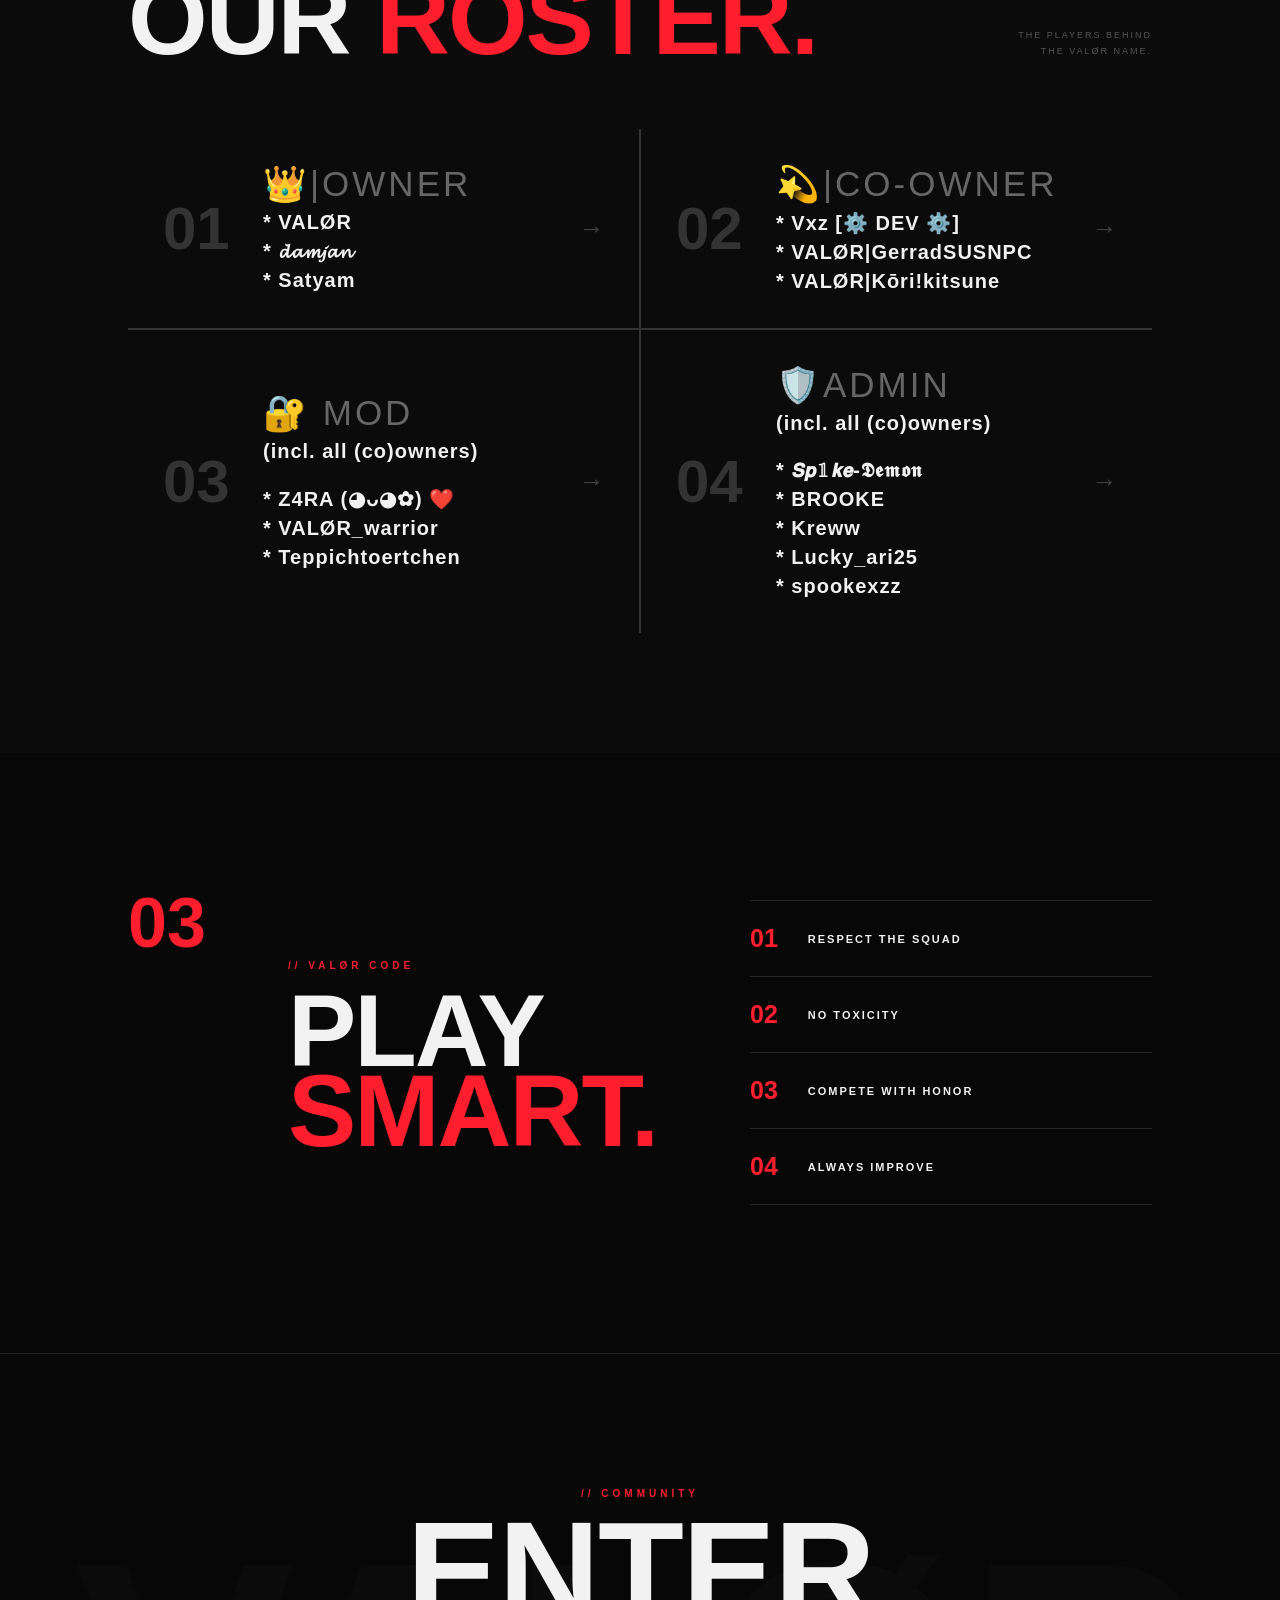
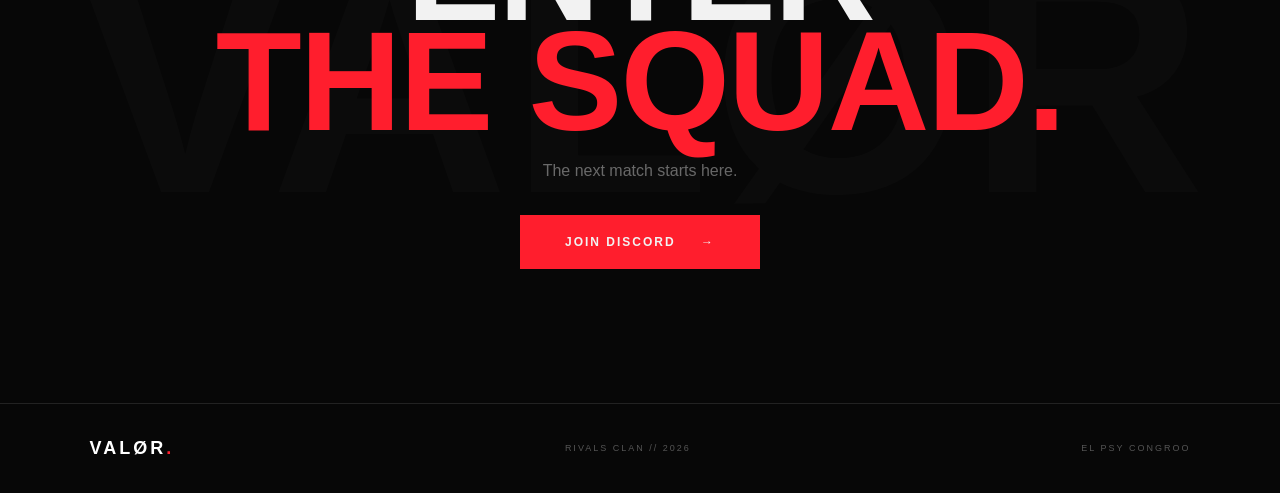
==== commit 6b4e5ec2: "Update index.html" ====
--- a/index.html
+++ b/index.html
@@ -366,6 +366,9 @@
                         <h3>
                             * Lucky_ari25
                         </h3>
+                        <h3>
+                            * spookexzz
+                        </h3>
 
                     </div>
 
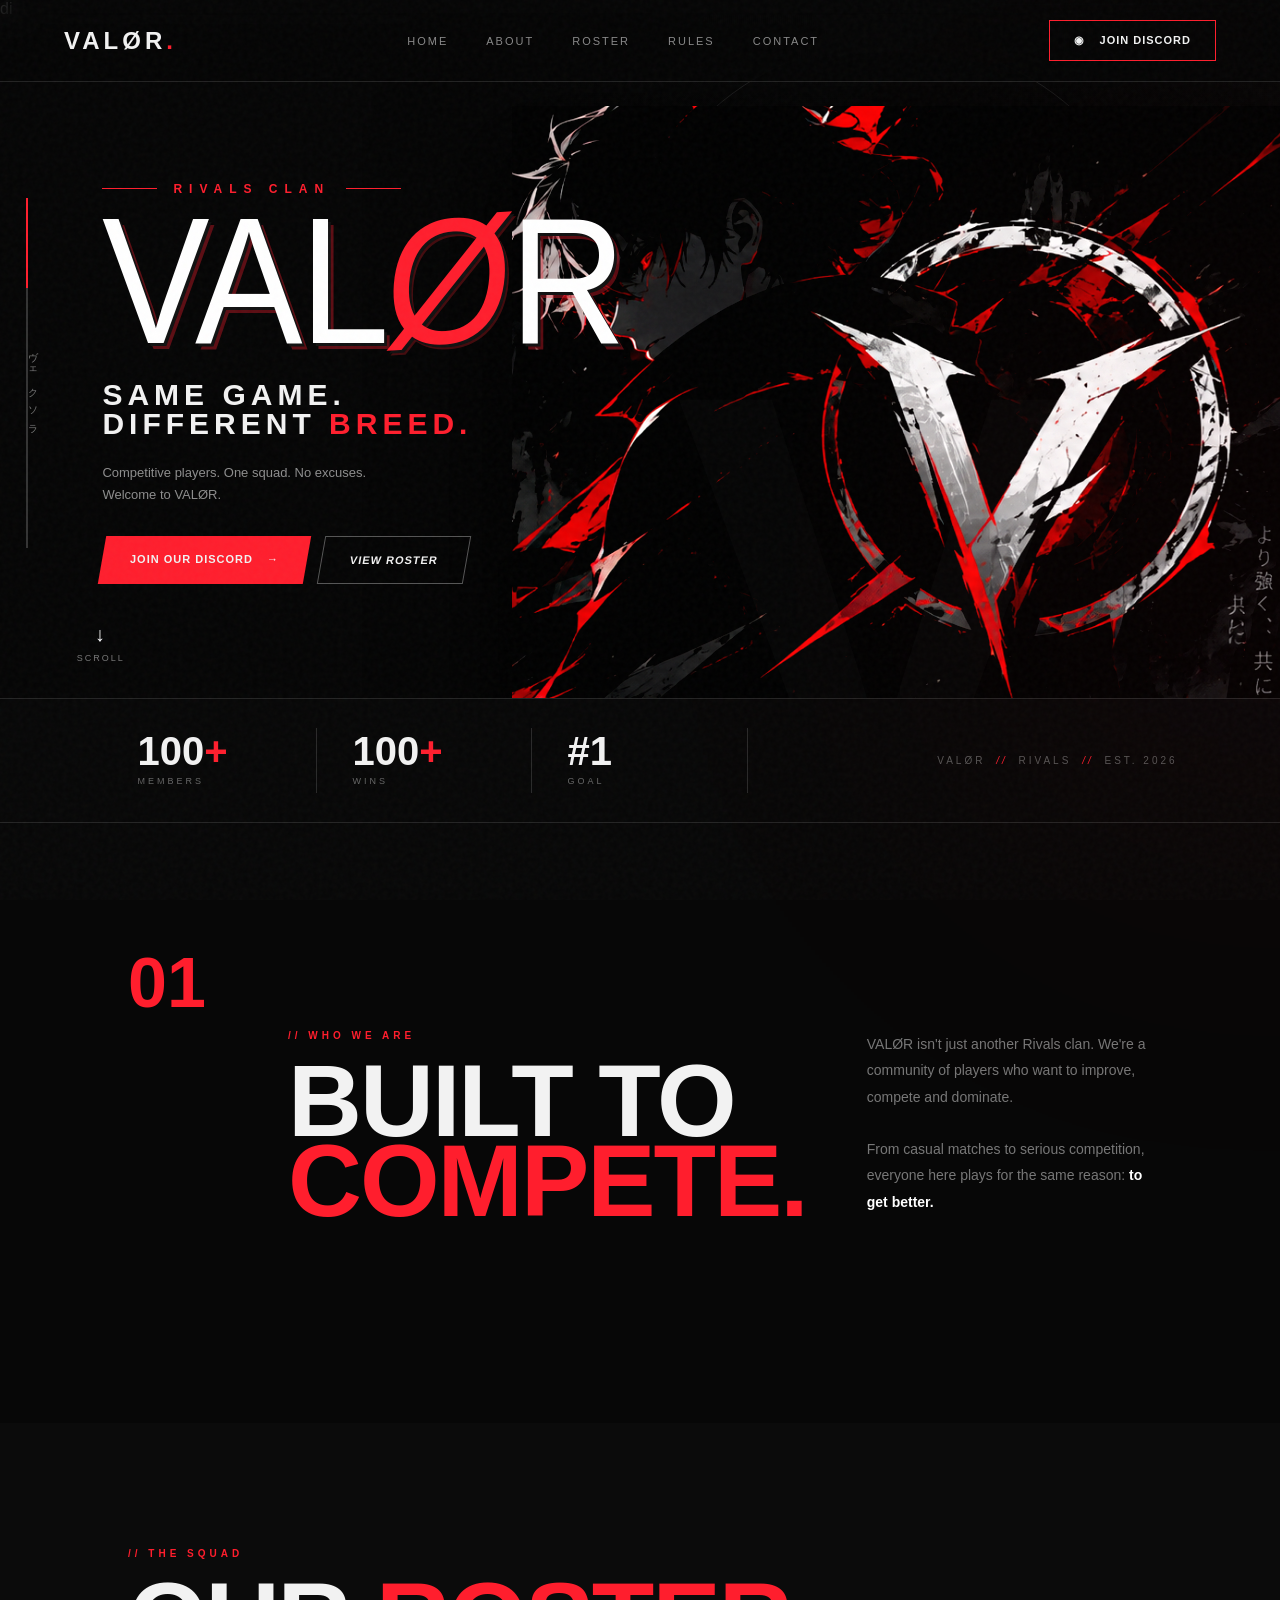
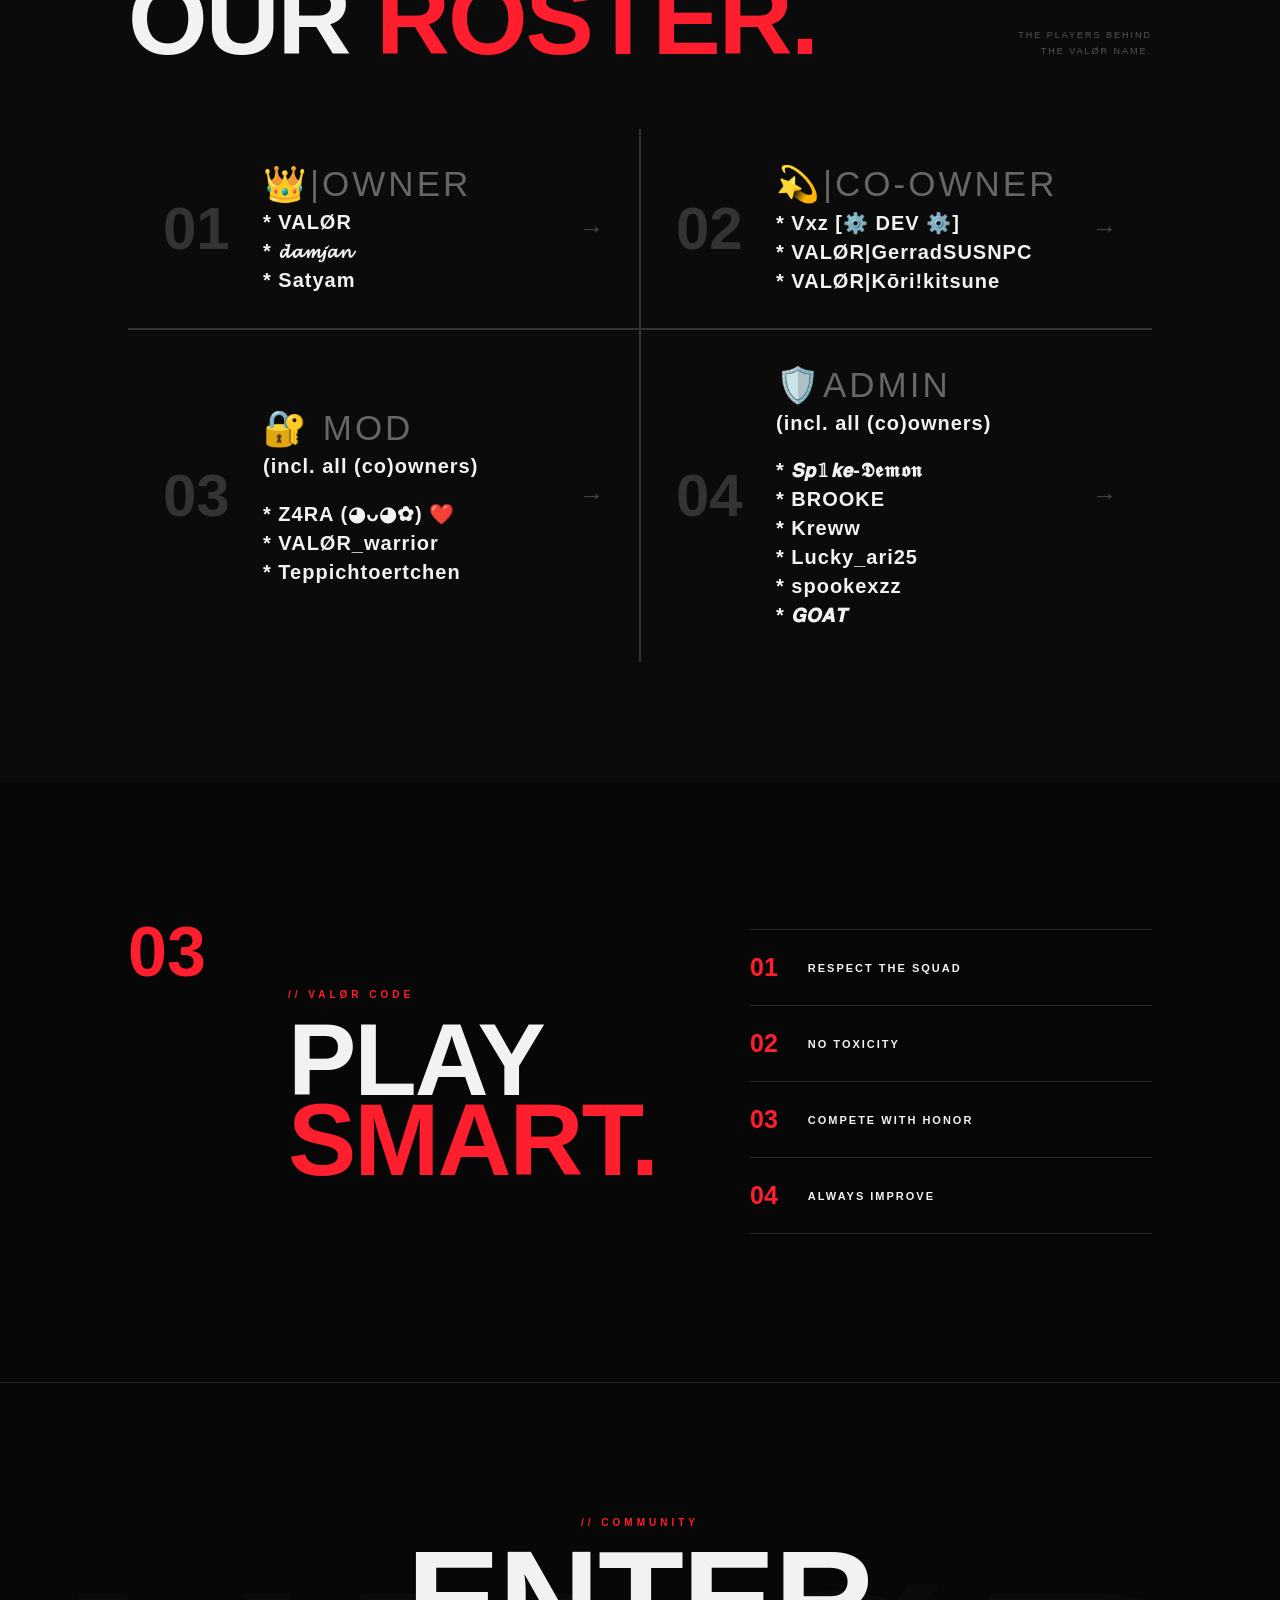
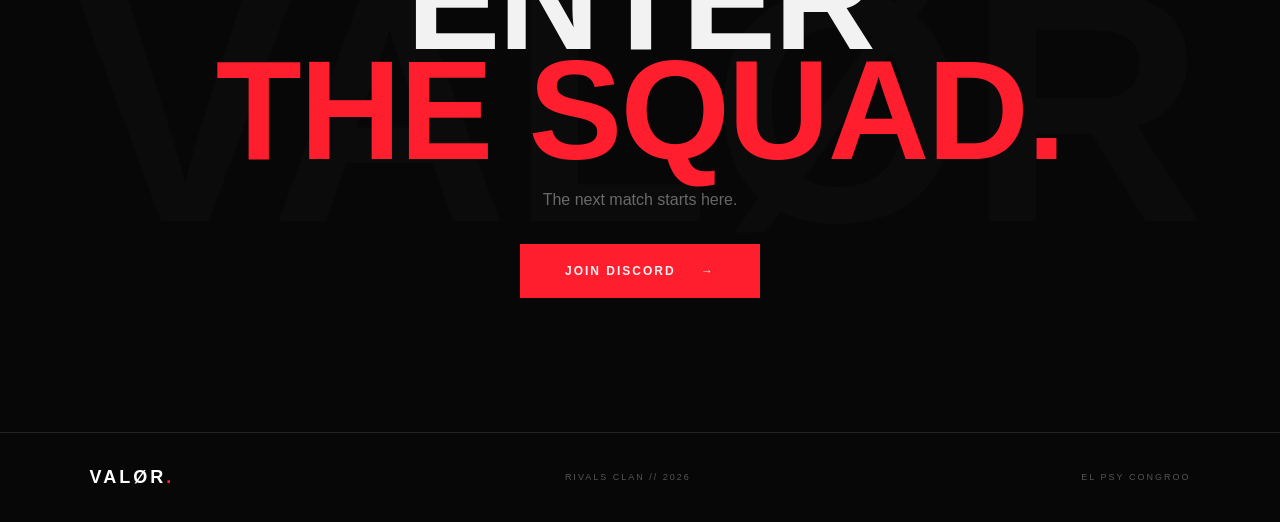
==== commit 9ed6d7b4: "Update index.html" ====
--- a/index.html
+++ b/index.html
@@ -369,6 +369,9 @@
                         <h3>
                             * spookexzz
                         </h3>
+                        <h3>
+                            * 𝙂𝙊𝘼𝙏
+                        </h3>
 
                     </div>
 
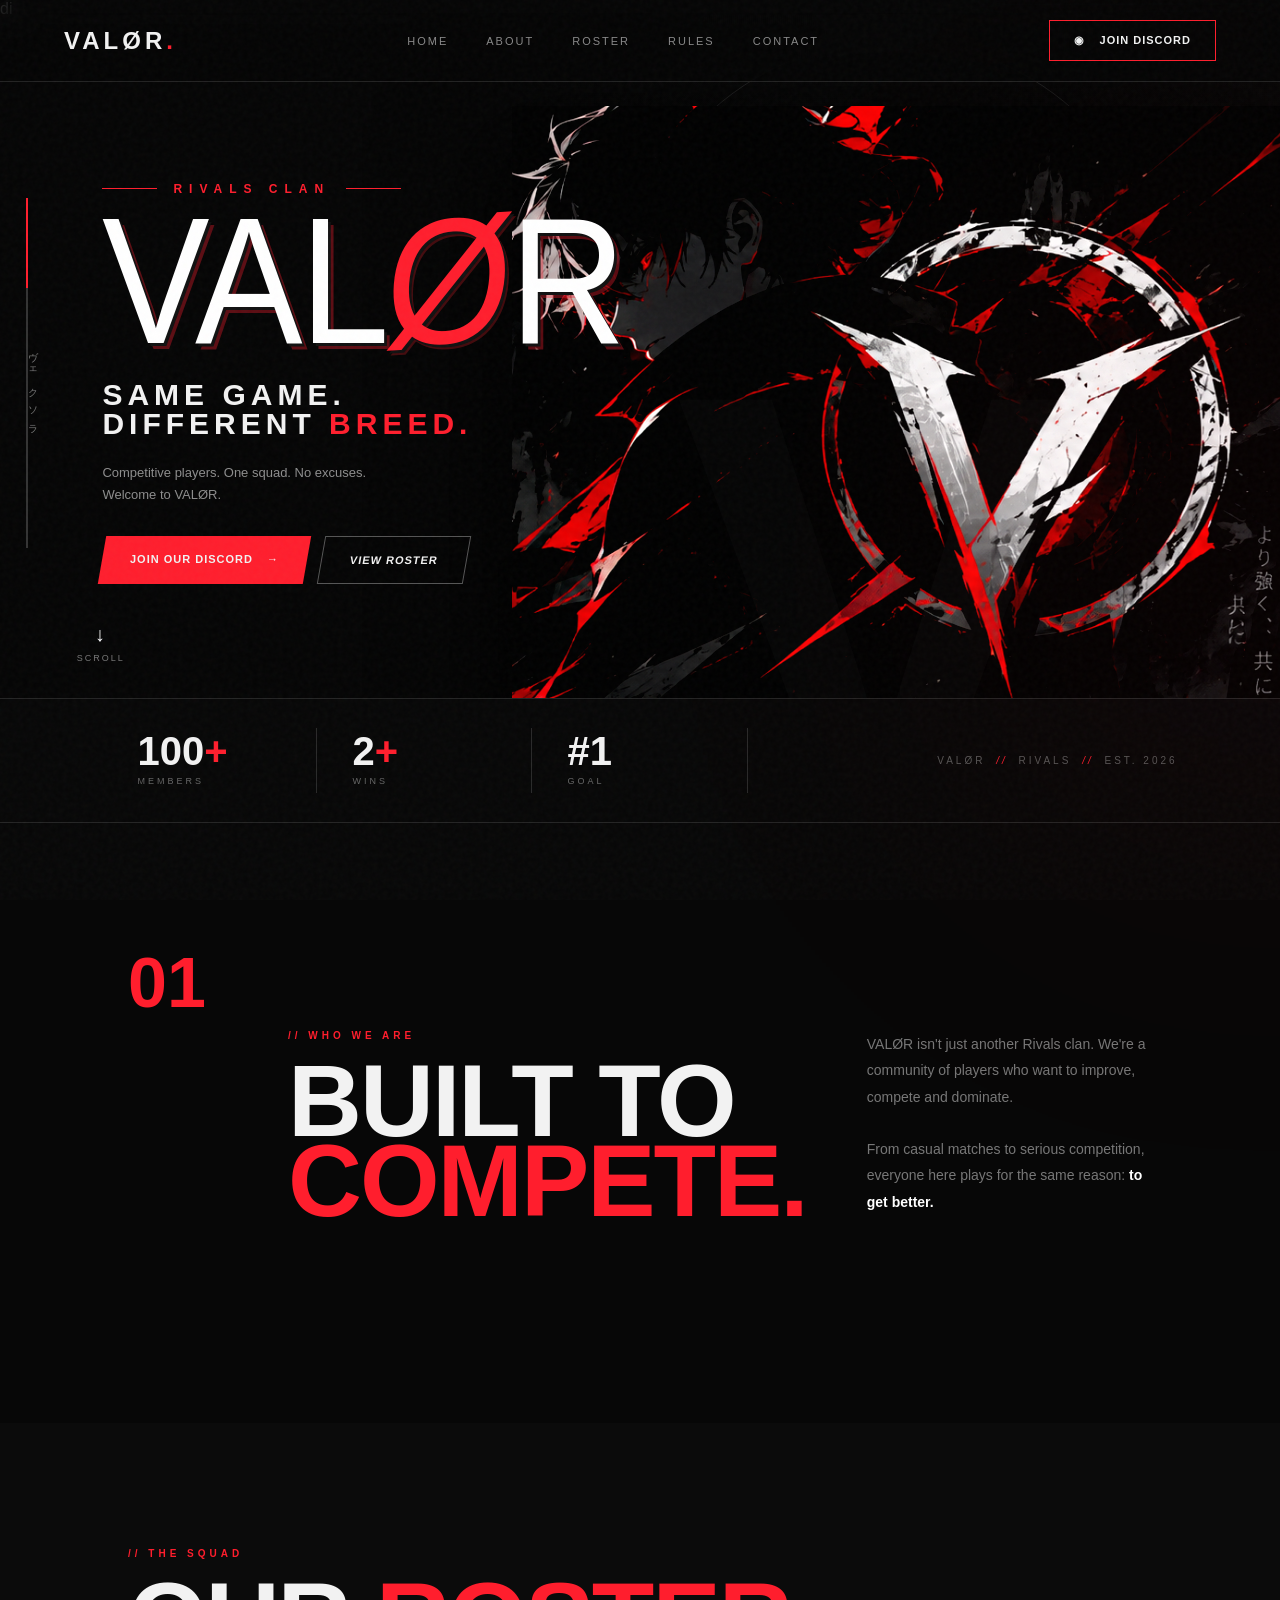
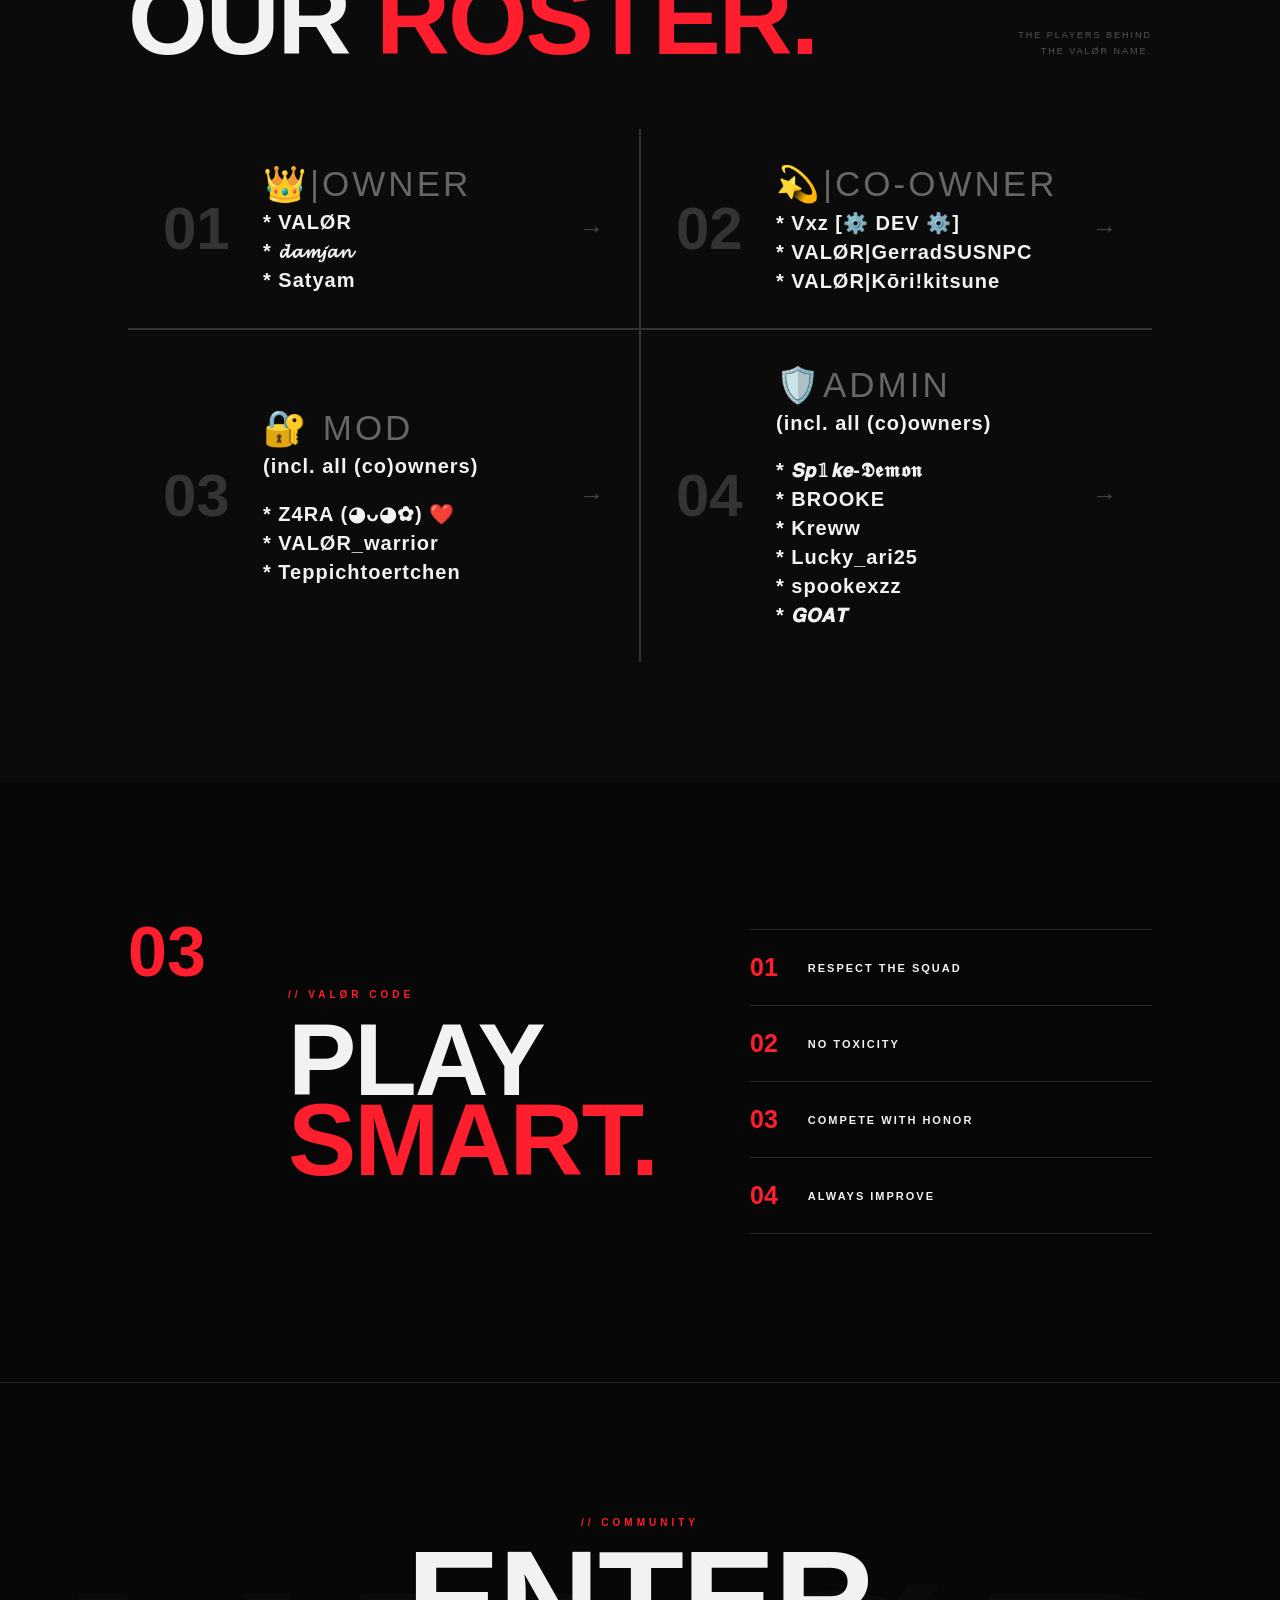
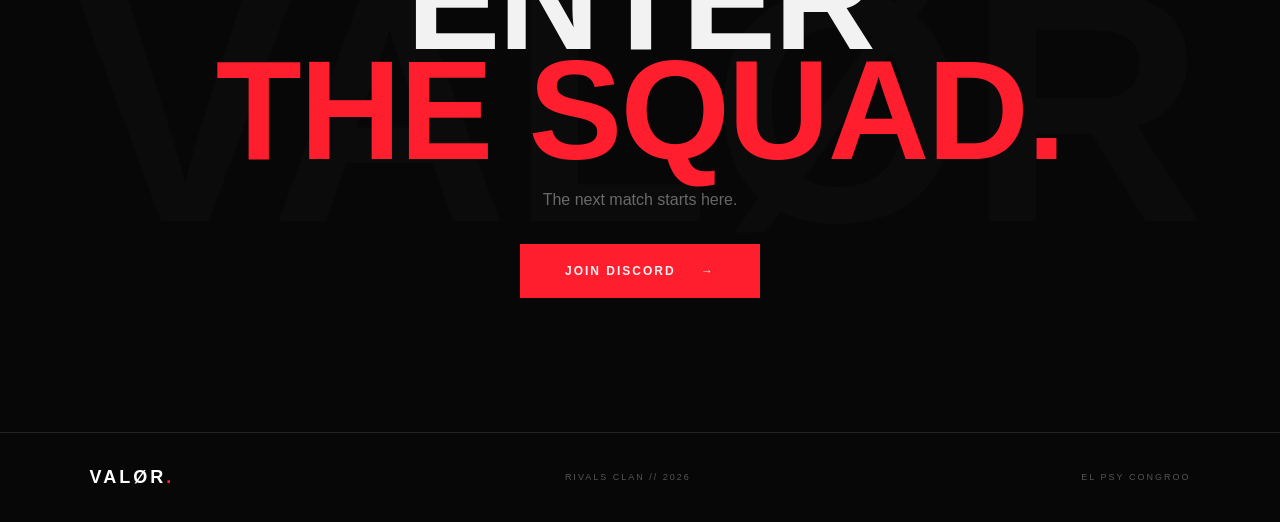
==== commit 632e3b89: "Update index.html" ====
--- a/index.html
+++ b/index.html
@@ -155,7 +155,7 @@
 
             <div class="stat">
 
-                <strong>100<span>+</span></strong>
+                <strong>2<span>+</span></strong>
                 <small>WINS</small>
 
             </div>
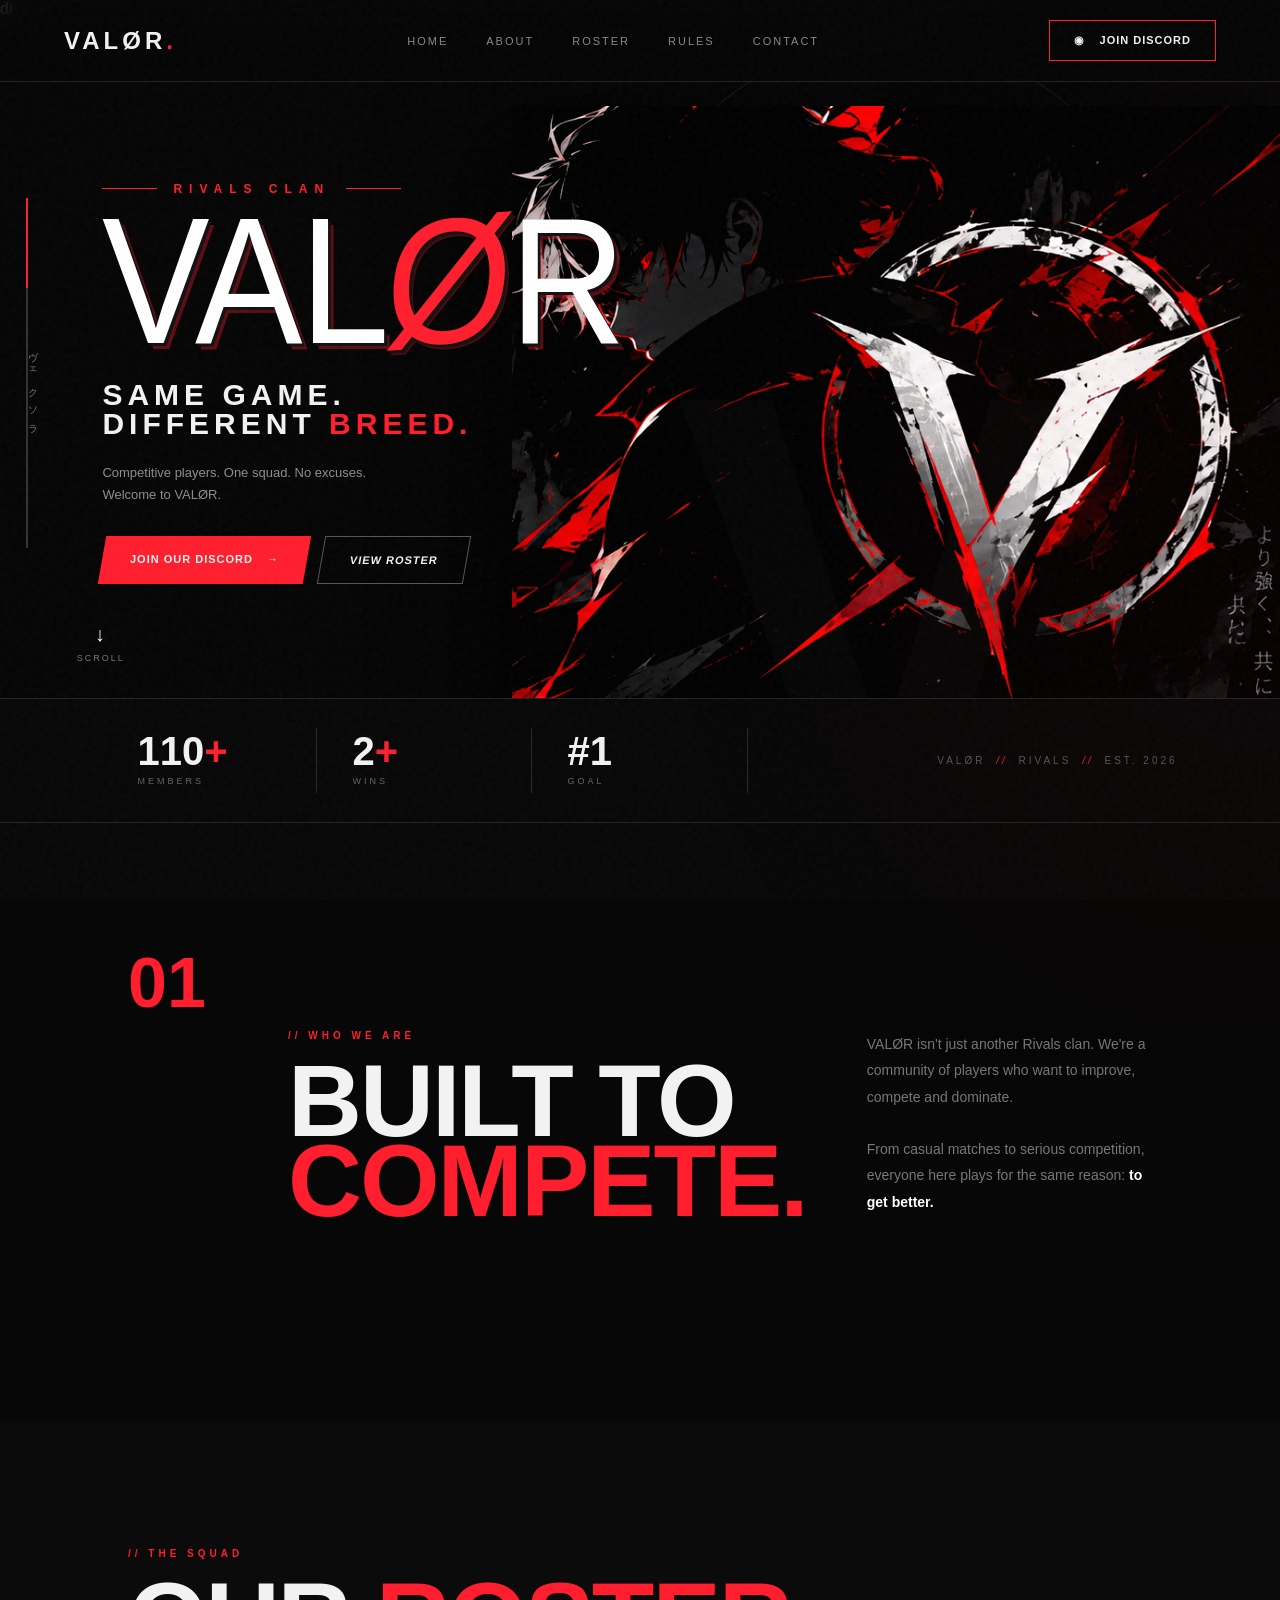
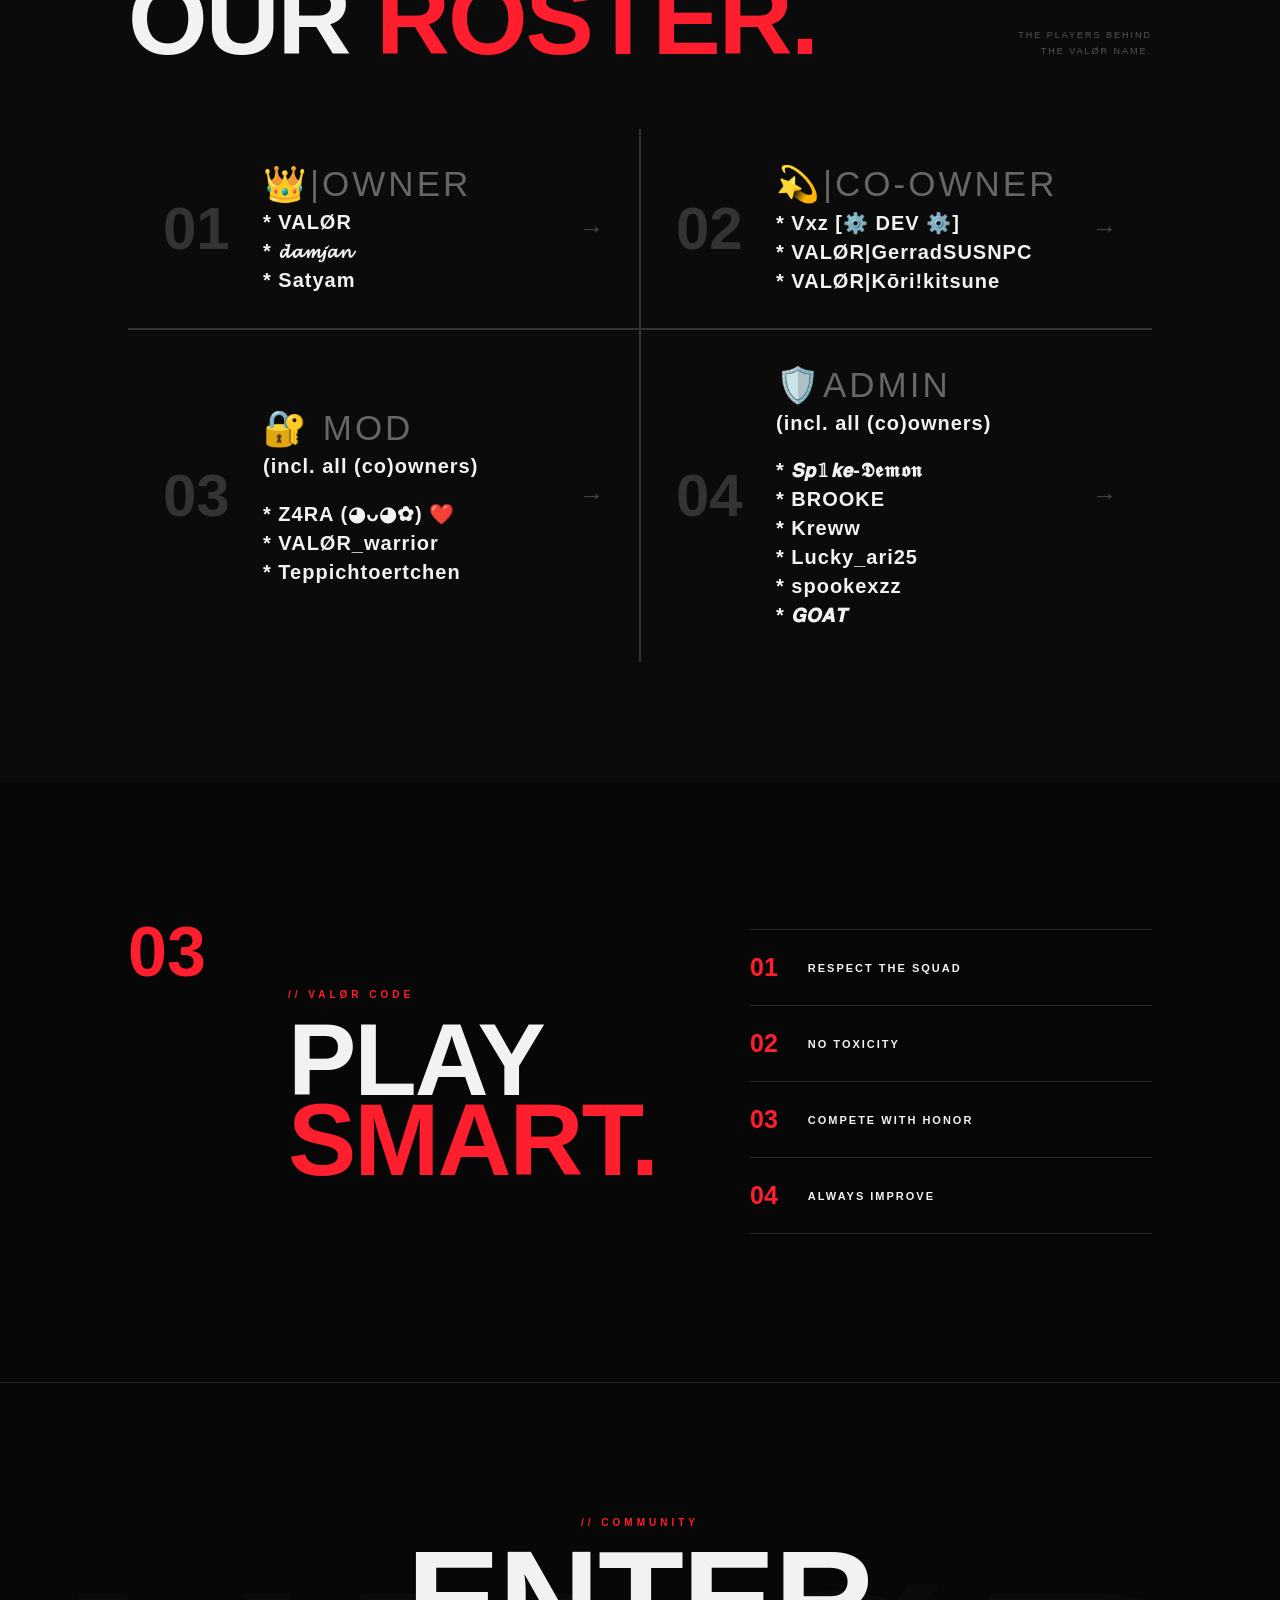
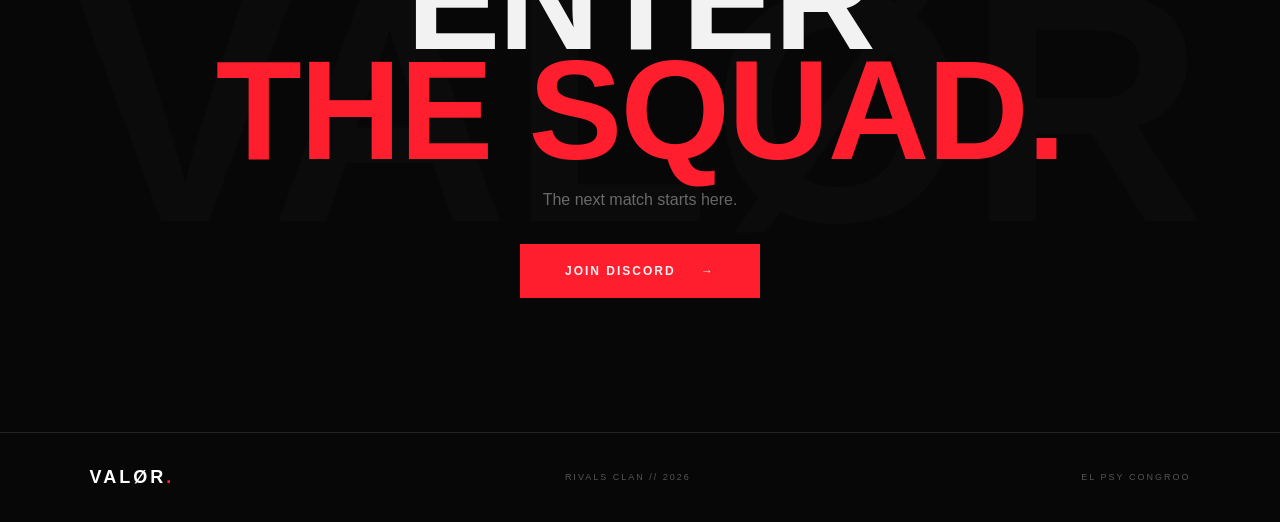
==== commit f50dccfb: "Update index.html" ====
--- a/index.html
+++ b/index.html
@@ -148,7 +148,7 @@
 
             <div class="stat">
 
-                <strong>100<span>+</span></strong>
+                <strong>110<span>+</span></strong>
                 <small>MEMBERS</small>
 
             </div>
